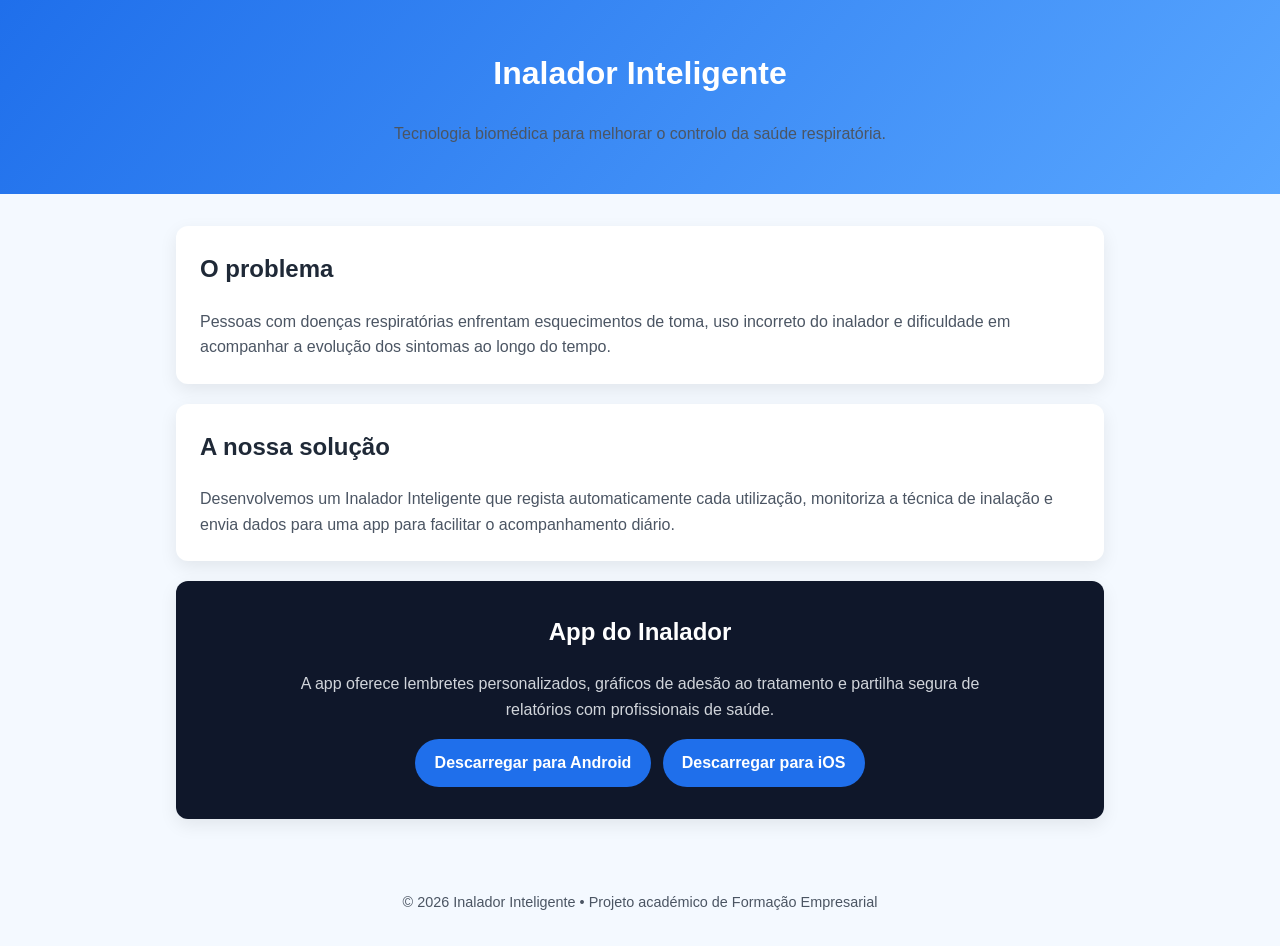
==== index.html @ be791751 "feat: add landing page for smart inhaler project Agent-Logs-Url: https://github.com/DinisRosa/Site-d" ====
<!DOCTYPE html>
<html lang="pt">
<head>
  <meta charset="UTF-8">
  <meta name="viewport" content="width=device-width, initial-scale=1.0">
  <title>Inalador Inteligente</title>
  <style>
    :root {
      color-scheme: light;
      --bg: #f4f9ff;
      --card: #ffffff;
      --accent: #1f6feb;
      --accent-dark: #174ea6;
      --text: #1f2937;
      --muted: #4b5563;
    }

    * {
      box-sizing: border-box;
    }

    body {
      margin: 0;
      font-family: Arial, sans-serif;
      background: var(--bg);
      color: var(--text);
      line-height: 1.6;
    }

    header {
      background: linear-gradient(130deg, #1f6feb, #58a6ff);
      color: #fff;
      text-align: center;
      padding: 3rem 1rem;
    }

    main {
      max-width: 960px;
      margin: 0 auto;
      padding: 2rem 1rem 3rem;
      display: grid;
      gap: 1.25rem;
    }

    section {
      background: var(--card);
      border-radius: 12px;
      padding: 1.5rem;
      box-shadow: 0 6px 18px rgba(0, 0, 0, 0.08);
    }

    h1, h2 {
      margin-top: 0;
    }

    p {
      color: var(--muted);
      margin-bottom: 0;
    }

    .app-banner {
      background: #0f172a;
      color: #fff;
      text-align: center;
      padding: 2rem 1.5rem;
    }

    .app-banner p {
      color: #d1d5db;
      margin: 0 auto 1rem;
      max-width: 45rem;
    }

    .buttons {
      display: flex;
      justify-content: center;
      gap: 0.75rem;
      flex-wrap: wrap;
    }

    .buttons a {
      text-decoration: none;
      background: var(--accent);
      color: #fff;
      padding: 0.7rem 1.2rem;
      border-radius: 999px;
      font-weight: bold;
    }

    .buttons a:hover {
      background: var(--accent-dark);
    }

    footer {
      text-align: center;
      padding: 1.5rem 1rem 2rem;
      color: var(--muted);
      font-size: 0.9rem;
    }
  </style>
</head>
<body>
  <header>
    <h1>Inalador Inteligente</h1>
    <p>Tecnologia biomédica para melhorar o controlo da saúde respiratória.</p>
  </header>

  <main>
    <section id="problema">
      <h2>O problema</h2>
      <p>Pessoas com doenças respiratórias enfrentam esquecimentos de toma, uso incorreto do inalador e dificuldade em acompanhar a evolução dos sintomas ao longo do tempo.</p>
    </section>

    <section id="solucao">
      <h2>A nossa solução</h2>
      <p>Desenvolvemos um Inalador Inteligente que regista automaticamente cada utilização, monitoriza a técnica de inalação e envia dados para uma app para facilitar o acompanhamento diário.</p>
    </section>

    <section class="app-banner" id="app">
      <h2>App do Inalador</h2>
      <p>A app oferece lembretes personalizados, gráficos de adesão ao tratamento e partilha segura de relatórios com profissionais de saúde.</p>
      <div class="buttons">
        <a href="#">Descarregar para Android</a>
        <a href="#">Descarregar para iOS</a>
      </div>
    </section>
  </main>

  <footer>
    © 2026 Inalador Inteligente • Projeto académico de Formação Empresarial
  </footer>
</body>
</html>
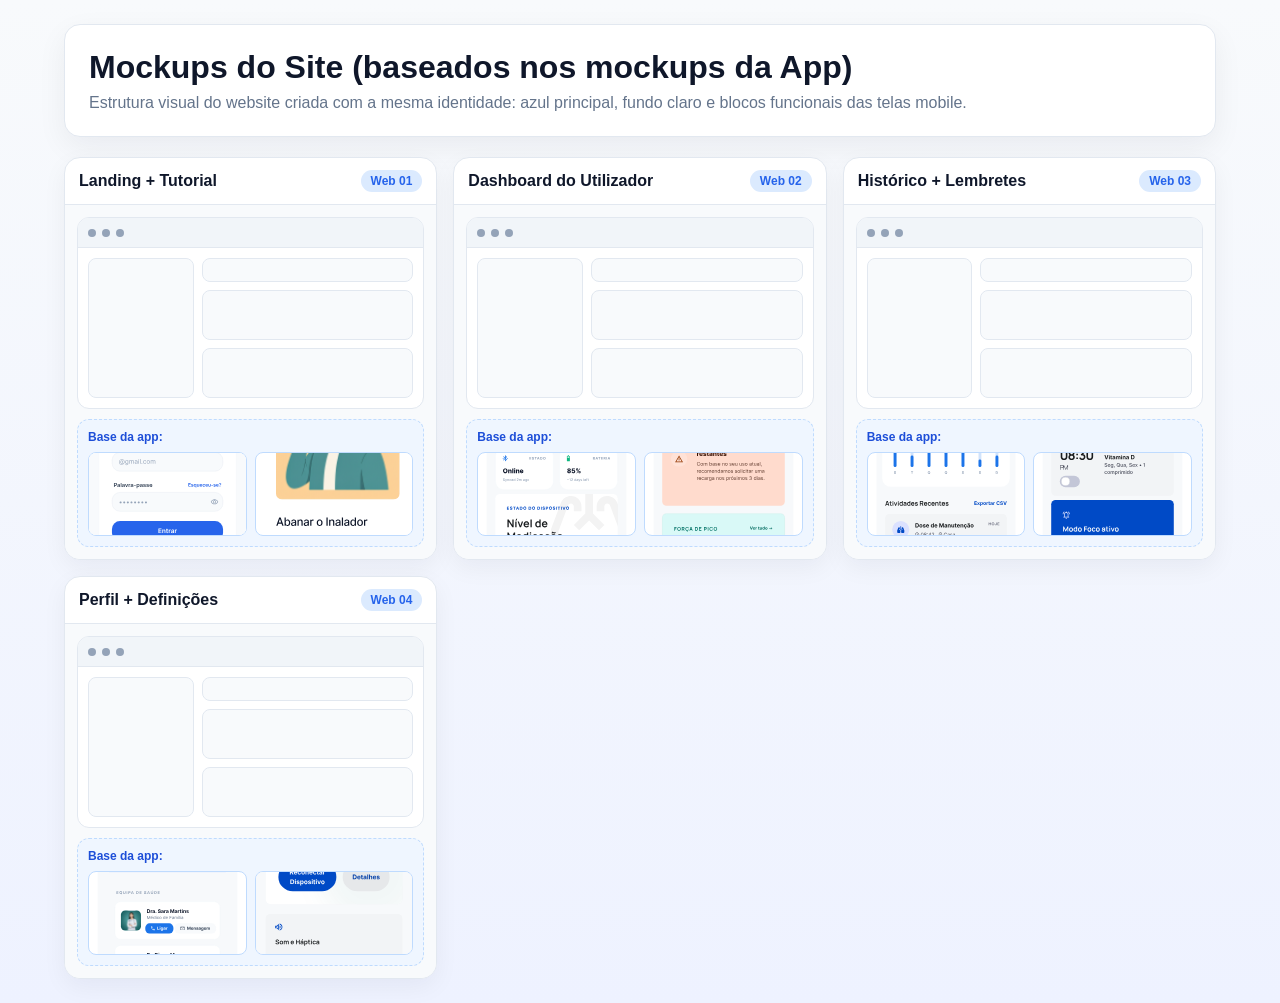
==== commit 60e0f39c: "Criar mockups do site com base nos mockups da app Agent-Logs-Url: https://github.com/DinisRosa/Site-" ====
--- a/index.html
+++ b/index.html
@@ -1,133 +1,276 @@
 <!DOCTYPE html>
-<html lang="pt">
+<html lang="pt-PT">
 <head>
-  <meta charset="UTF-8">
-  <meta name="viewport" content="width=device-width, initial-scale=1.0">
-  <title>Inalador Inteligente</title>
+  <meta charset="UTF-8" />
+  <meta name="viewport" content="width=device-width, initial-scale=1.0" />
+  <title>Mockups do Site - FE</title>
   <style>
     :root {
-      color-scheme: light;
-      --bg: #f4f9ff;
-      --card: #ffffff;
-      --accent: #1f6feb;
-      --accent-dark: #174ea6;
-      --text: #1f2937;
-      --muted: #4b5563;
-    }
-
-    * {
-      box-sizing: border-box;
-    }
+      --bg: #f8fafc;
+      --surface: #ffffff;
+      --primary: #2563eb;
+      --text: #0f172a;
+      --muted: #64748b;
+      --border: #e2e8f0;
+    }
+
+    * { box-sizing: border-box; }
 
     body {
       margin: 0;
-      font-family: Arial, sans-serif;
+      font-family: Inter, Segoe UI, Roboto, Arial, sans-serif;
+      background: linear-gradient(180deg, #f8fafc 0%, #eef2ff 100%);
+      color: var(--text);
+    }
+
+    .container {
+      max-width: 1200px;
+      margin: 0 auto;
+      padding: 24px;
+    }
+
+    .hero {
+      background: var(--surface);
+      border: 1px solid var(--border);
+      border-radius: 16px;
+      padding: 24px;
+      box-shadow: 0 10px 30px rgba(15, 23, 42, 0.06);
+      margin-bottom: 20px;
+    }
+
+    h1 { margin: 0 0 8px; font-size: 2rem; }
+    p { margin: 0; color: var(--muted); }
+
+    .grid {
+      display: grid;
+      grid-template-columns: repeat(auto-fit, minmax(280px, 1fr));
+      gap: 16px;
+    }
+
+    .mockup {
+      background: var(--surface);
+      border: 1px solid var(--border);
+      border-radius: 16px;
+      overflow: hidden;
+      box-shadow: 0 8px 24px rgba(15, 23, 42, 0.05);
+    }
+
+    .mockup-header {
+      display: flex;
+      justify-content: space-between;
+      align-items: center;
+      padding: 12px 14px;
+      border-bottom: 1px solid var(--border);
+    }
+
+    .tag {
+      font-size: 12px;
+      font-weight: 600;
+      color: var(--primary);
+      background: #dbeafe;
+      border-radius: 999px;
+      padding: 4px 10px;
+    }
+
+    .title { font-weight: 700; }
+
+    .preview {
       background: var(--bg);
-      color: var(--text);
-      line-height: 1.6;
-    }
-
-    header {
-      background: linear-gradient(130deg, #1f6feb, #58a6ff);
-      color: #fff;
-      text-align: center;
-      padding: 3rem 1rem;
-    }
-
-    main {
-      max-width: 960px;
-      margin: 0 auto;
-      padding: 2rem 1rem 3rem;
-      display: grid;
-      gap: 1.25rem;
-    }
-
-    section {
-      background: var(--card);
+      padding: 12px;
+      display: grid;
+      gap: 10px;
+    }
+
+    .browser {
+      border: 1px solid var(--border);
       border-radius: 12px;
-      padding: 1.5rem;
-      box-shadow: 0 6px 18px rgba(0, 0, 0, 0.08);
-    }
-
-    h1, h2 {
-      margin-top: 0;
-    }
-
-    p {
-      color: var(--muted);
-      margin-bottom: 0;
-    }
-
-    .app-banner {
-      background: #0f172a;
-      color: #fff;
-      text-align: center;
-      padding: 2rem 1.5rem;
-    }
-
-    .app-banner p {
-      color: #d1d5db;
-      margin: 0 auto 1rem;
-      max-width: 45rem;
-    }
-
-    .buttons {
+      background: #fff;
+      overflow: hidden;
+    }
+
+    .browser-top {
+      height: 30px;
+      border-bottom: 1px solid var(--border);
+      background: #f1f5f9;
       display: flex;
-      justify-content: center;
-      gap: 0.75rem;
-      flex-wrap: wrap;
-    }
-
-    .buttons a {
-      text-decoration: none;
-      background: var(--accent);
-      color: #fff;
-      padding: 0.7rem 1.2rem;
-      border-radius: 999px;
-      font-weight: bold;
-    }
-
-    .buttons a:hover {
-      background: var(--accent-dark);
-    }
-
-    footer {
-      text-align: center;
-      padding: 1.5rem 1rem 2rem;
-      color: var(--muted);
-      font-size: 0.9rem;
+      align-items: center;
+      gap: 6px;
+      padding: 0 10px;
+    }
+
+    .dot {
+      width: 8px;
+      height: 8px;
+      border-radius: 50%;
+      background: #94a3b8;
+    }
+
+    .wire {
+      height: 160px;
+      padding: 10px;
+      display: grid;
+      grid-template-columns: 1fr 2fr;
+      gap: 8px;
+    }
+
+    .wire .block {
+      border-radius: 8px;
+      border: 1px solid var(--border);
+      background: #f8fafc;
+    }
+
+    .wire .main {
+      display: grid;
+      gap: 8px;
+      grid-template-rows: 24px 1fr 1fr;
+    }
+
+    .app-base {
+      border: 1px dashed #bfdbfe;
+      border-radius: 12px;
+      background: #eff6ff;
+      padding: 10px;
+    }
+
+    .app-base strong {
+      display: block;
+      margin-bottom: 8px;
+      color: #1d4ed8;
+      font-size: 12px;
+    }
+
+    .thumbs {
+      display: grid;
+      grid-template-columns: repeat(2, minmax(0, 1fr));
+      gap: 8px;
+    }
+
+    .thumbs img {
+      width: 100%;
+      height: 84px;
+      object-fit: cover;
+      border-radius: 8px;
+      border: 1px solid #bfdbfe;
+      background: #fff;
     }
   </style>
 </head>
 <body>
-  <header>
-    <h1>Inalador Inteligente</h1>
-    <p>Tecnologia biomédica para melhorar o controlo da saúde respiratória.</p>
-  </header>
-
-  <main>
-    <section id="problema">
-      <h2>O problema</h2>
-      <p>Pessoas com doenças respiratórias enfrentam esquecimentos de toma, uso incorreto do inalador e dificuldade em acompanhar a evolução dos sintomas ao longo do tempo.</p>
+  <main class="container">
+    <section class="hero">
+      <h1>Mockups do Site (baseados nos mockups da App)</h1>
+      <p>Estrutura visual do website criada com a mesma identidade: azul principal, fundo claro e blocos funcionais das telas mobile.</p>
     </section>
 
-    <section id="solucao">
-      <h2>A nossa solução</h2>
-      <p>Desenvolvemos um Inalador Inteligente que regista automaticamente cada utilização, monitoriza a técnica de inalação e envia dados para uma app para facilitar o acompanhamento diário.</p>
-    </section>
-
-    <section class="app-banner" id="app">
-      <h2>App do Inalador</h2>
-      <p>A app oferece lembretes personalizados, gráficos de adesão ao tratamento e partilha segura de relatórios com profissionais de saúde.</p>
-      <div class="buttons">
-        <a href="#">Descarregar para Android</a>
-        <a href="#">Descarregar para iOS</a>
-      </div>
+    <section class="grid">
+      <article class="mockup">
+        <header class="mockup-header">
+          <span class="title">Landing + Tutorial</span>
+          <span class="tag">Web 01</span>
+        </header>
+        <div class="preview">
+          <div class="browser">
+            <div class="browser-top"><span class="dot"></span><span class="dot"></span><span class="dot"></span></div>
+            <div class="wire">
+              <div class="block"></div>
+              <div class="main">
+                <div class="block"></div>
+                <div class="block"></div>
+                <div class="block"></div>
+              </div>
+            </div>
+          </div>
+          <div class="app-base">
+            <strong>Base da app:</strong>
+            <div class="thumbs">
+              <img src="mockups da app/Login.svg" alt="Mockup app login" />
+              <img src="mockups da app/Tutorial.svg" alt="Mockup app tutorial" />
+            </div>
+          </div>
+        </div>
+      </article>
+
+      <article class="mockup">
+        <header class="mockup-header">
+          <span class="title">Dashboard do Utilizador</span>
+          <span class="tag">Web 02</span>
+        </header>
+        <div class="preview">
+          <div class="browser">
+            <div class="browser-top"><span class="dot"></span><span class="dot"></span><span class="dot"></span></div>
+            <div class="wire">
+              <div class="block"></div>
+              <div class="main">
+                <div class="block"></div>
+                <div class="block"></div>
+                <div class="block"></div>
+              </div>
+            </div>
+          </div>
+          <div class="app-base">
+            <strong>Base da app:</strong>
+            <div class="thumbs">
+              <img src="mockups da app/Dashboard Principal.svg" alt="Mockup app dashboard" />
+              <img src="mockups da app/Dados do Inalador.svg" alt="Mockup app dados do inalador" />
+            </div>
+          </div>
+        </div>
+      </article>
+
+      <article class="mockup">
+        <header class="mockup-header">
+          <span class="title">Histórico + Lembretes</span>
+          <span class="tag">Web 03</span>
+        </header>
+        <div class="preview">
+          <div class="browser">
+            <div class="browser-top"><span class="dot"></span><span class="dot"></span><span class="dot"></span></div>
+            <div class="wire">
+              <div class="block"></div>
+              <div class="main">
+                <div class="block"></div>
+                <div class="block"></div>
+                <div class="block"></div>
+              </div>
+            </div>
+          </div>
+          <div class="app-base">
+            <strong>Base da app:</strong>
+            <div class="thumbs">
+              <img src="mockups da app/Histórico.svg" alt="Mockup app histórico" />
+              <img src="mockups da app/Lembretes.svg" alt="Mockup app lembretes" />
+            </div>
+          </div>
+        </div>
+      </article>
+
+      <article class="mockup">
+        <header class="mockup-header">
+          <span class="title">Perfil + Definições</span>
+          <span class="tag">Web 04</span>
+        </header>
+        <div class="preview">
+          <div class="browser">
+            <div class="browser-top"><span class="dot"></span><span class="dot"></span><span class="dot"></span></div>
+            <div class="wire">
+              <div class="block"></div>
+              <div class="main">
+                <div class="block"></div>
+                <div class="block"></div>
+                <div class="block"></div>
+              </div>
+            </div>
+          </div>
+          <div class="app-base">
+            <strong>Base da app:</strong>
+            <div class="thumbs">
+              <img src="mockups da app/Perfil.svg" alt="Mockup app perfil" />
+              <img src="mockups da app/Definições.svg" alt="Mockup app definições" />
+            </div>
+          </div>
+        </div>
+      </article>
     </section>
   </main>
-
-  <footer>
-    © 2026 Inalador Inteligente • Projeto académico de Formação Empresarial
-  </footer>
 </body>
 </html>
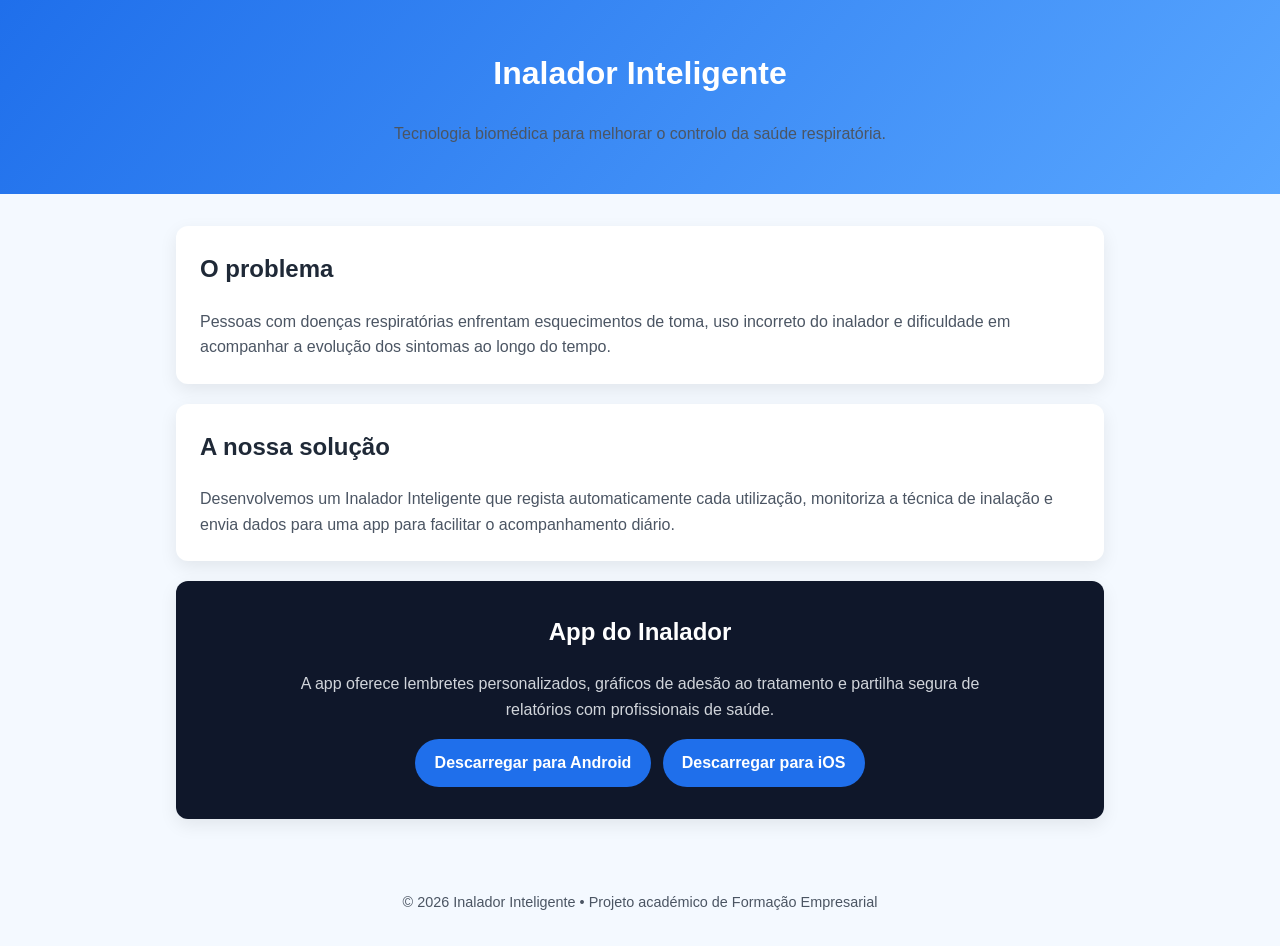
==== commit 34125af2: "Merge branch 'main' into copilot/create-website-mockups" ====
--- a/index.html
+++ b/index.html
@@ -1,276 +1,133 @@
 <!DOCTYPE html>
-<html lang="pt-PT">
+<html lang="pt">
 <head>
-  <meta charset="UTF-8" />
-  <meta name="viewport" content="width=device-width, initial-scale=1.0" />
-  <title>Mockups do Site - FE</title>
+  <meta charset="UTF-8">
+  <meta name="viewport" content="width=device-width, initial-scale=1.0">
+  <title>Inalador Inteligente</title>
   <style>
     :root {
-      --bg: #f8fafc;
-      --surface: #ffffff;
-      --primary: #2563eb;
-      --text: #0f172a;
-      --muted: #64748b;
-      --border: #e2e8f0;
+      color-scheme: light;
+      --bg: #f4f9ff;
+      --card: #ffffff;
+      --accent: #1f6feb;
+      --accent-dark: #174ea6;
+      --text: #1f2937;
+      --muted: #4b5563;
     }
 
-    * { box-sizing: border-box; }
+    * {
+      box-sizing: border-box;
+    }
 
     body {
       margin: 0;
-      font-family: Inter, Segoe UI, Roboto, Arial, sans-serif;
-      background: linear-gradient(180deg, #f8fafc 0%, #eef2ff 100%);
+      font-family: Arial, sans-serif;
+      background: var(--bg);
       color: var(--text);
+      line-height: 1.6;
     }
 
-    .container {
-      max-width: 1200px;
-      margin: 0 auto;
-      padding: 24px;
+    header {
+      background: linear-gradient(130deg, #1f6feb, #58a6ff);
+      color: #fff;
+      text-align: center;
+      padding: 3rem 1rem;
     }
 
-    .hero {
-      background: var(--surface);
-      border: 1px solid var(--border);
-      border-radius: 16px;
-      padding: 24px;
-      box-shadow: 0 10px 30px rgba(15, 23, 42, 0.06);
-      margin-bottom: 20px;
+    main {
+      max-width: 960px;
+      margin: 0 auto;
+      padding: 2rem 1rem 3rem;
+      display: grid;
+      gap: 1.25rem;
     }
 
-    h1 { margin: 0 0 8px; font-size: 2rem; }
-    p { margin: 0; color: var(--muted); }
-
-    .grid {
-      display: grid;
-      grid-template-columns: repeat(auto-fit, minmax(280px, 1fr));
-      gap: 16px;
+    section {
+      background: var(--card);
+      border-radius: 12px;
+      padding: 1.5rem;
+      box-shadow: 0 6px 18px rgba(0, 0, 0, 0.08);
     }
 
-    .mockup {
-      background: var(--surface);
-      border: 1px solid var(--border);
-      border-radius: 16px;
-      overflow: hidden;
-      box-shadow: 0 8px 24px rgba(15, 23, 42, 0.05);
+    h1, h2 {
+      margin-top: 0;
     }
 
-    .mockup-header {
-      display: flex;
-      justify-content: space-between;
-      align-items: center;
-      padding: 12px 14px;
-      border-bottom: 1px solid var(--border);
+    p {
+      color: var(--muted);
+      margin-bottom: 0;
     }
 
-    .tag {
-      font-size: 12px;
-      font-weight: 600;
-      color: var(--primary);
-      background: #dbeafe;
-      border-radius: 999px;
-      padding: 4px 10px;
+    .app-banner {
+      background: #0f172a;
+      color: #fff;
+      text-align: center;
+      padding: 2rem 1.5rem;
     }
 
-    .title { font-weight: 700; }
-
-    .preview {
-      background: var(--bg);
-      padding: 12px;
-      display: grid;
-      gap: 10px;
+    .app-banner p {
+      color: #d1d5db;
+      margin: 0 auto 1rem;
+      max-width: 45rem;
     }
 
-    .browser {
-      border: 1px solid var(--border);
-      border-radius: 12px;
-      background: #fff;
-      overflow: hidden;
+    .buttons {
+      display: flex;
+      justify-content: center;
+      gap: 0.75rem;
+      flex-wrap: wrap;
     }
 
-    .browser-top {
-      height: 30px;
-      border-bottom: 1px solid var(--border);
-      background: #f1f5f9;
-      display: flex;
-      align-items: center;
-      gap: 6px;
-      padding: 0 10px;
+    .buttons a {
+      text-decoration: none;
+      background: var(--accent);
+      color: #fff;
+      padding: 0.7rem 1.2rem;
+      border-radius: 999px;
+      font-weight: bold;
     }
 
-    .dot {
-      width: 8px;
-      height: 8px;
-      border-radius: 50%;
-      background: #94a3b8;
+    .buttons a:hover {
+      background: var(--accent-dark);
     }
 
-    .wire {
-      height: 160px;
-      padding: 10px;
-      display: grid;
-      grid-template-columns: 1fr 2fr;
-      gap: 8px;
-    }
-
-    .wire .block {
-      border-radius: 8px;
-      border: 1px solid var(--border);
-      background: #f8fafc;
-    }
-
-    .wire .main {
-      display: grid;
-      gap: 8px;
-      grid-template-rows: 24px 1fr 1fr;
-    }
-
-    .app-base {
-      border: 1px dashed #bfdbfe;
-      border-radius: 12px;
-      background: #eff6ff;
-      padding: 10px;
-    }
-
-    .app-base strong {
-      display: block;
-      margin-bottom: 8px;
-      color: #1d4ed8;
-      font-size: 12px;
-    }
-
-    .thumbs {
-      display: grid;
-      grid-template-columns: repeat(2, minmax(0, 1fr));
-      gap: 8px;
-    }
-
-    .thumbs img {
-      width: 100%;
-      height: 84px;
-      object-fit: cover;
-      border-radius: 8px;
-      border: 1px solid #bfdbfe;
-      background: #fff;
+    footer {
+      text-align: center;
+      padding: 1.5rem 1rem 2rem;
+      color: var(--muted);
+      font-size: 0.9rem;
     }
   </style>
 </head>
 <body>
-  <main class="container">
-    <section class="hero">
-      <h1>Mockups do Site (baseados nos mockups da App)</h1>
-      <p>Estrutura visual do website criada com a mesma identidade: azul principal, fundo claro e blocos funcionais das telas mobile.</p>
+  <header>
+    <h1>Inalador Inteligente</h1>
+    <p>Tecnologia biomédica para melhorar o controlo da saúde respiratória.</p>
+  </header>
+
+  <main>
+    <section id="problema">
+      <h2>O problema</h2>
+      <p>Pessoas com doenças respiratórias enfrentam esquecimentos de toma, uso incorreto do inalador e dificuldade em acompanhar a evolução dos sintomas ao longo do tempo.</p>
     </section>
 
-    <section class="grid">
-      <article class="mockup">
-        <header class="mockup-header">
-          <span class="title">Landing + Tutorial</span>
-          <span class="tag">Web 01</span>
-        </header>
-        <div class="preview">
-          <div class="browser">
-            <div class="browser-top"><span class="dot"></span><span class="dot"></span><span class="dot"></span></div>
-            <div class="wire">
-              <div class="block"></div>
-              <div class="main">
-                <div class="block"></div>
-                <div class="block"></div>
-                <div class="block"></div>
-              </div>
-            </div>
-          </div>
-          <div class="app-base">
-            <strong>Base da app:</strong>
-            <div class="thumbs">
-              <img src="mockups da app/Login.svg" alt="Mockup app login" />
-              <img src="mockups da app/Tutorial.svg" alt="Mockup app tutorial" />
-            </div>
-          </div>
-        </div>
-      </article>
+    <section id="solucao">
+      <h2>A nossa solução</h2>
+      <p>Desenvolvemos um Inalador Inteligente que regista automaticamente cada utilização, monitoriza a técnica de inalação e envia dados para uma app para facilitar o acompanhamento diário.</p>
+    </section>
 
-      <article class="mockup">
-        <header class="mockup-header">
-          <span class="title">Dashboard do Utilizador</span>
-          <span class="tag">Web 02</span>
-        </header>
-        <div class="preview">
-          <div class="browser">
-            <div class="browser-top"><span class="dot"></span><span class="dot"></span><span class="dot"></span></div>
-            <div class="wire">
-              <div class="block"></div>
-              <div class="main">
-                <div class="block"></div>
-                <div class="block"></div>
-                <div class="block"></div>
-              </div>
-            </div>
-          </div>
-          <div class="app-base">
-            <strong>Base da app:</strong>
-            <div class="thumbs">
-              <img src="mockups da app/Dashboard Principal.svg" alt="Mockup app dashboard" />
-              <img src="mockups da app/Dados do Inalador.svg" alt="Mockup app dados do inalador" />
-            </div>
-          </div>
-        </div>
-      </article>
-
-      <article class="mockup">
-        <header class="mockup-header">
-          <span class="title">Histórico + Lembretes</span>
-          <span class="tag">Web 03</span>
-        </header>
-        <div class="preview">
-          <div class="browser">
-            <div class="browser-top"><span class="dot"></span><span class="dot"></span><span class="dot"></span></div>
-            <div class="wire">
-              <div class="block"></div>
-              <div class="main">
-                <div class="block"></div>
-                <div class="block"></div>
-                <div class="block"></div>
-              </div>
-            </div>
-          </div>
-          <div class="app-base">
-            <strong>Base da app:</strong>
-            <div class="thumbs">
-              <img src="mockups da app/Histórico.svg" alt="Mockup app histórico" />
-              <img src="mockups da app/Lembretes.svg" alt="Mockup app lembretes" />
-            </div>
-          </div>
-        </div>
-      </article>
-
-      <article class="mockup">
-        <header class="mockup-header">
-          <span class="title">Perfil + Definições</span>
-          <span class="tag">Web 04</span>
-        </header>
-        <div class="preview">
-          <div class="browser">
-            <div class="browser-top"><span class="dot"></span><span class="dot"></span><span class="dot"></span></div>
-            <div class="wire">
-              <div class="block"></div>
-              <div class="main">
-                <div class="block"></div>
-                <div class="block"></div>
-                <div class="block"></div>
-              </div>
-            </div>
-          </div>
-          <div class="app-base">
-            <strong>Base da app:</strong>
-            <div class="thumbs">
-              <img src="mockups da app/Perfil.svg" alt="Mockup app perfil" />
-              <img src="mockups da app/Definições.svg" alt="Mockup app definições" />
-            </div>
-          </div>
-        </div>
-      </article>
+    <section class="app-banner" id="app">
+      <h2>App do Inalador</h2>
+      <p>A app oferece lembretes personalizados, gráficos de adesão ao tratamento e partilha segura de relatórios com profissionais de saúde.</p>
+      <div class="buttons">
+        <a href="#">Descarregar para Android</a>
+        <a href="#">Descarregar para iOS</a>
+      </div>
     </section>
   </main>
+
+  <footer>
+    © 2026 Inalador Inteligente • Projeto académico de Formação Empresarial
+  </footer>
 </body>
 </html>
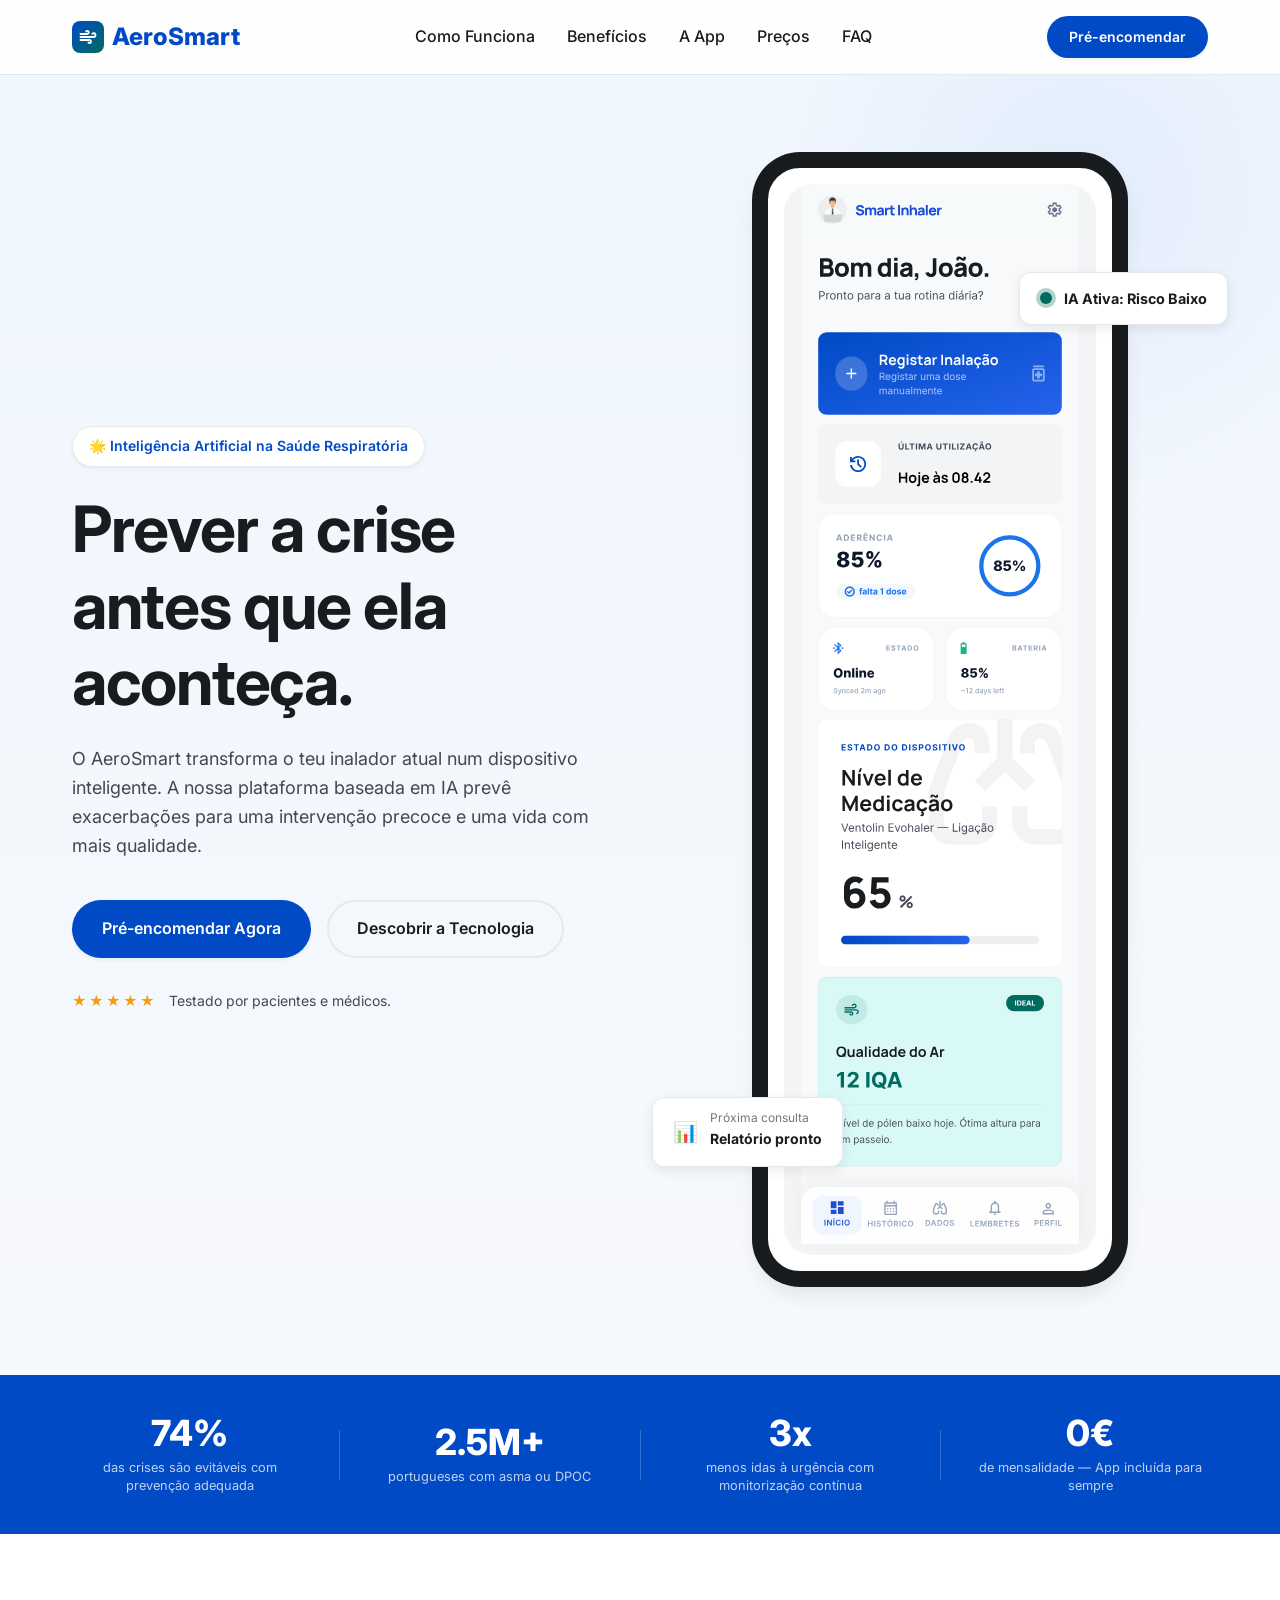
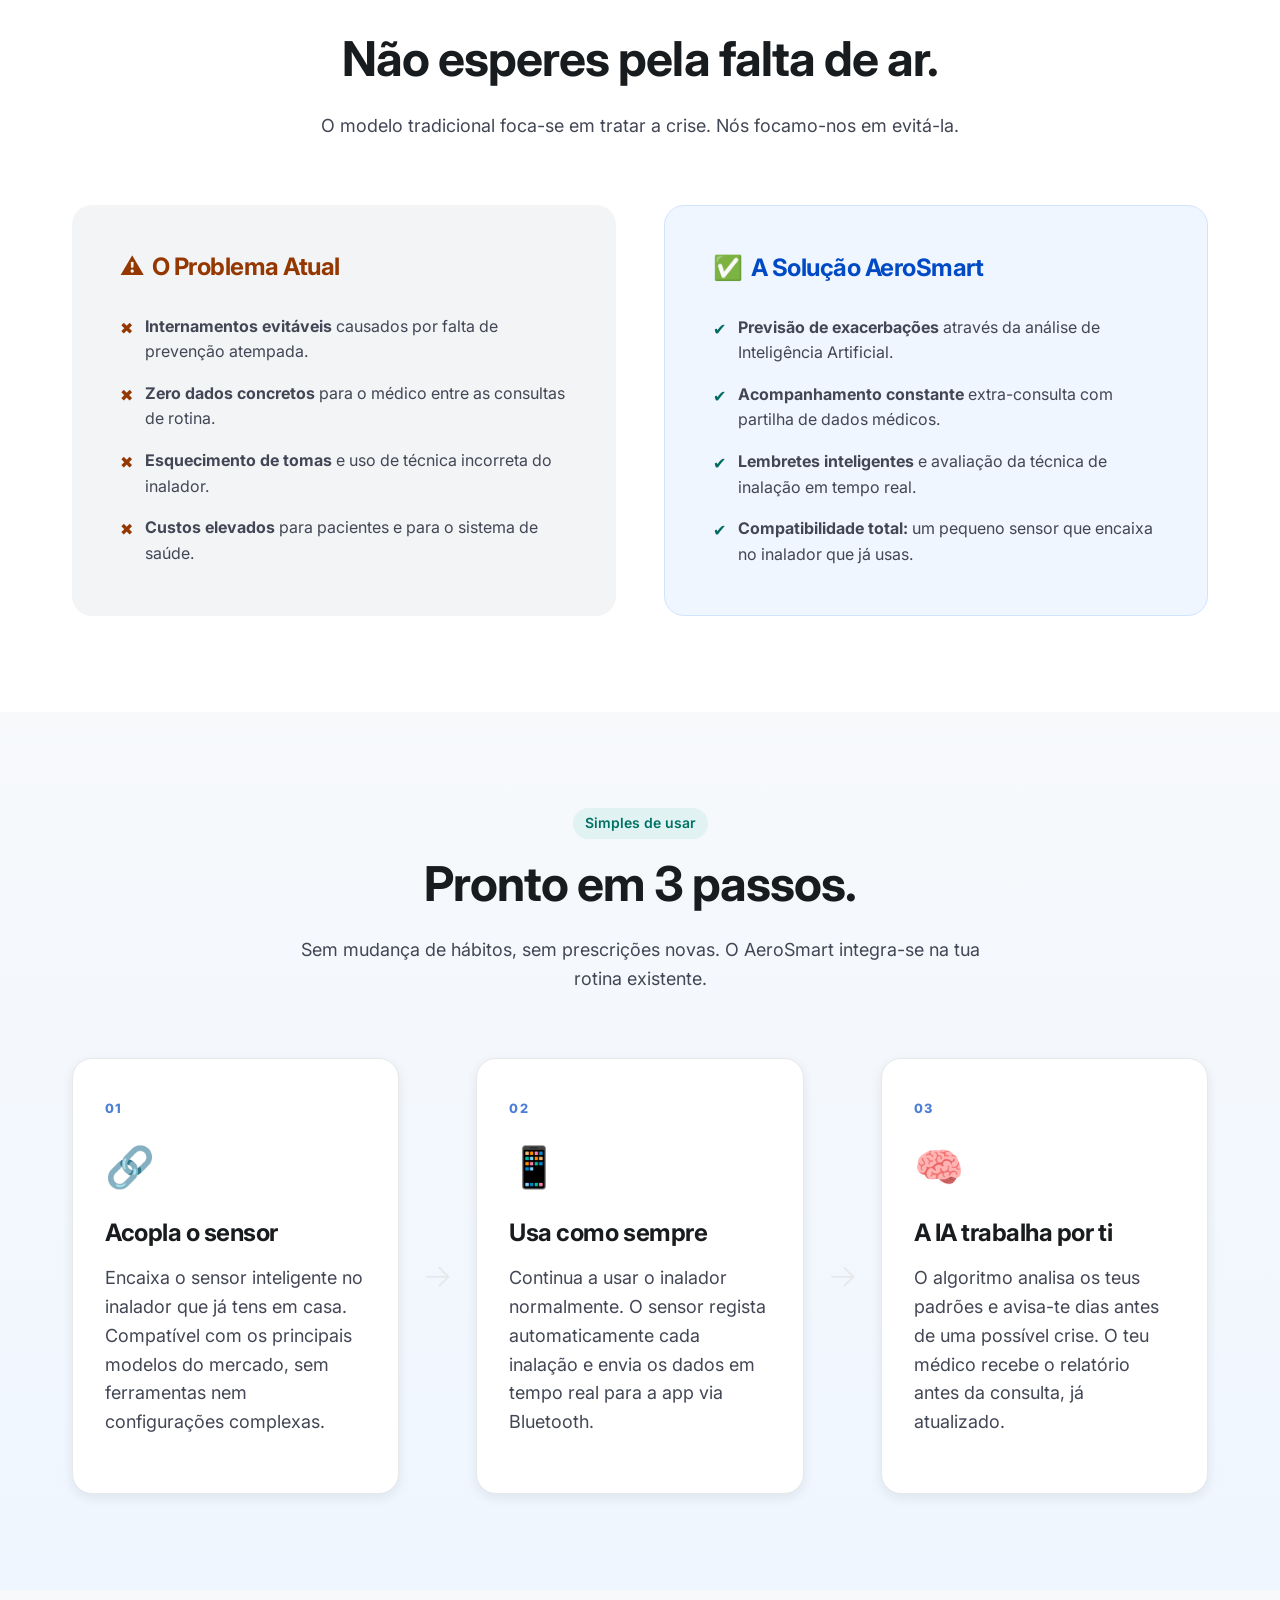
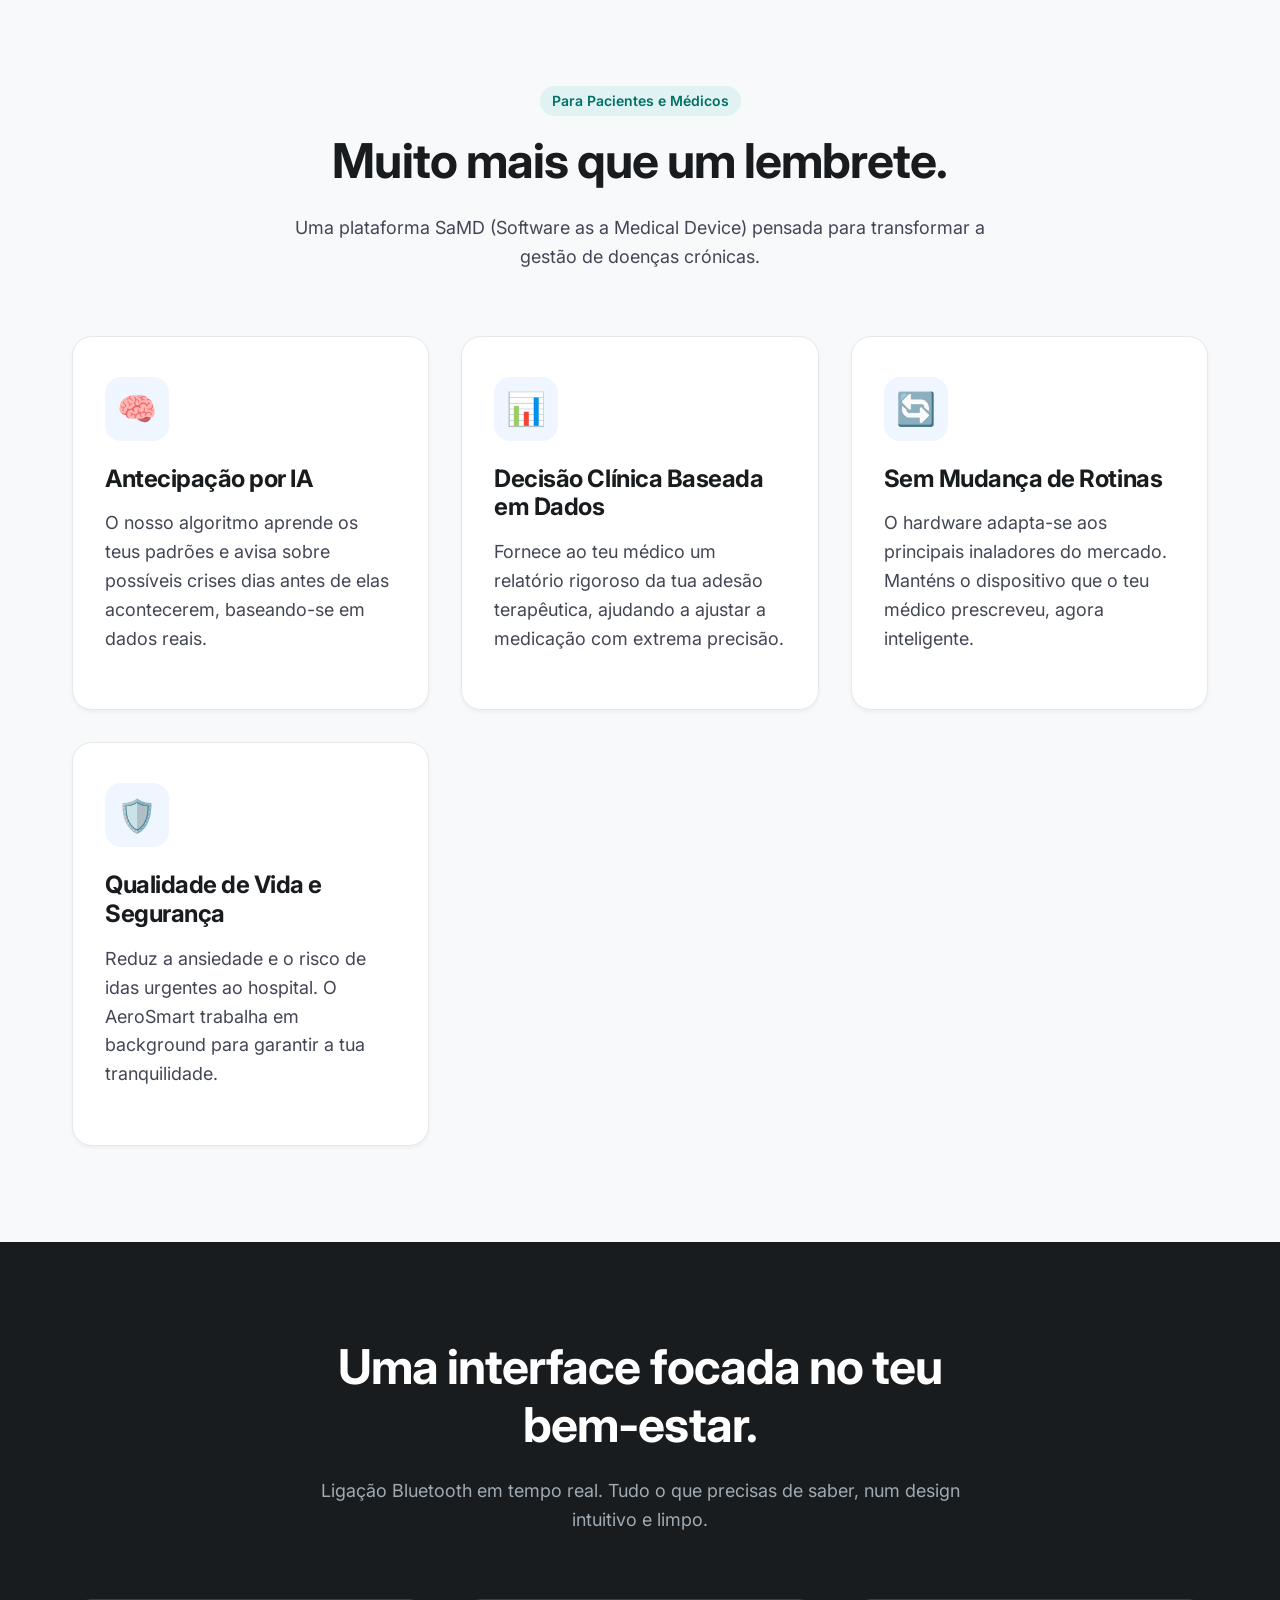
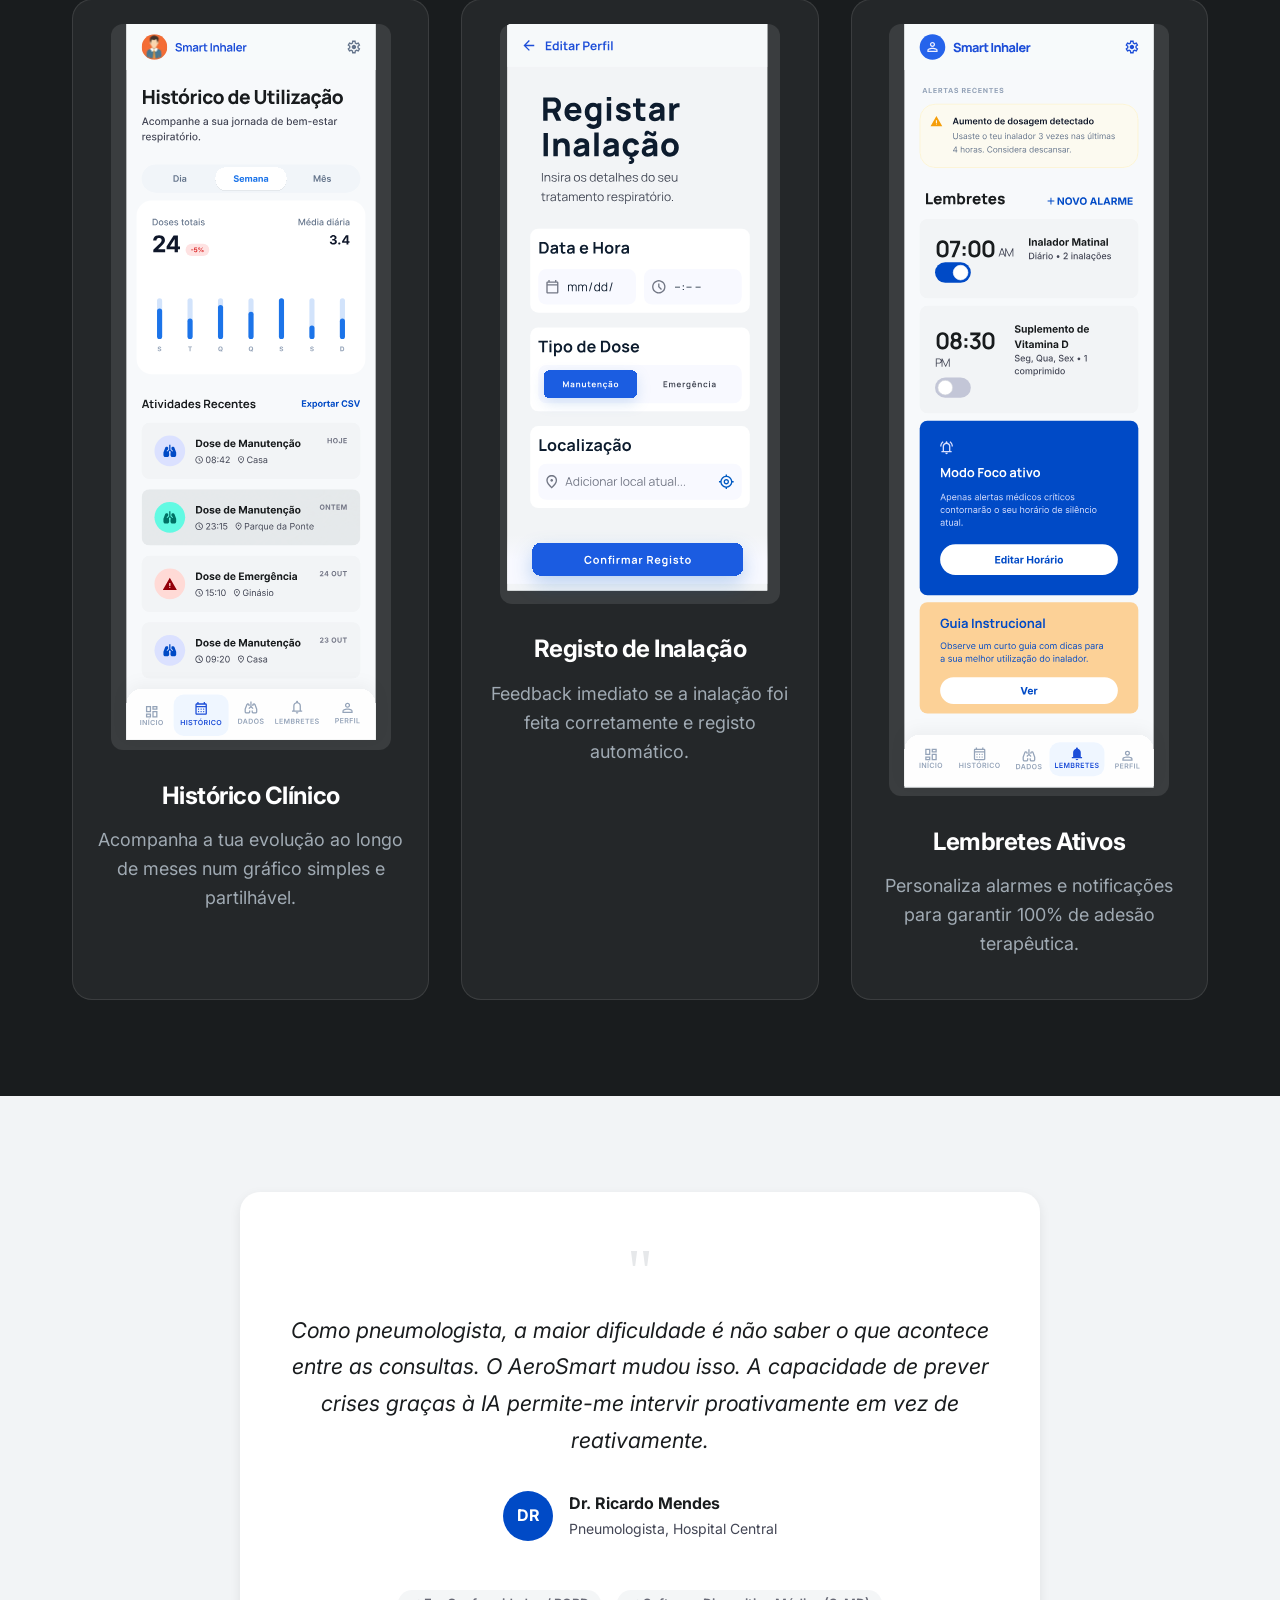
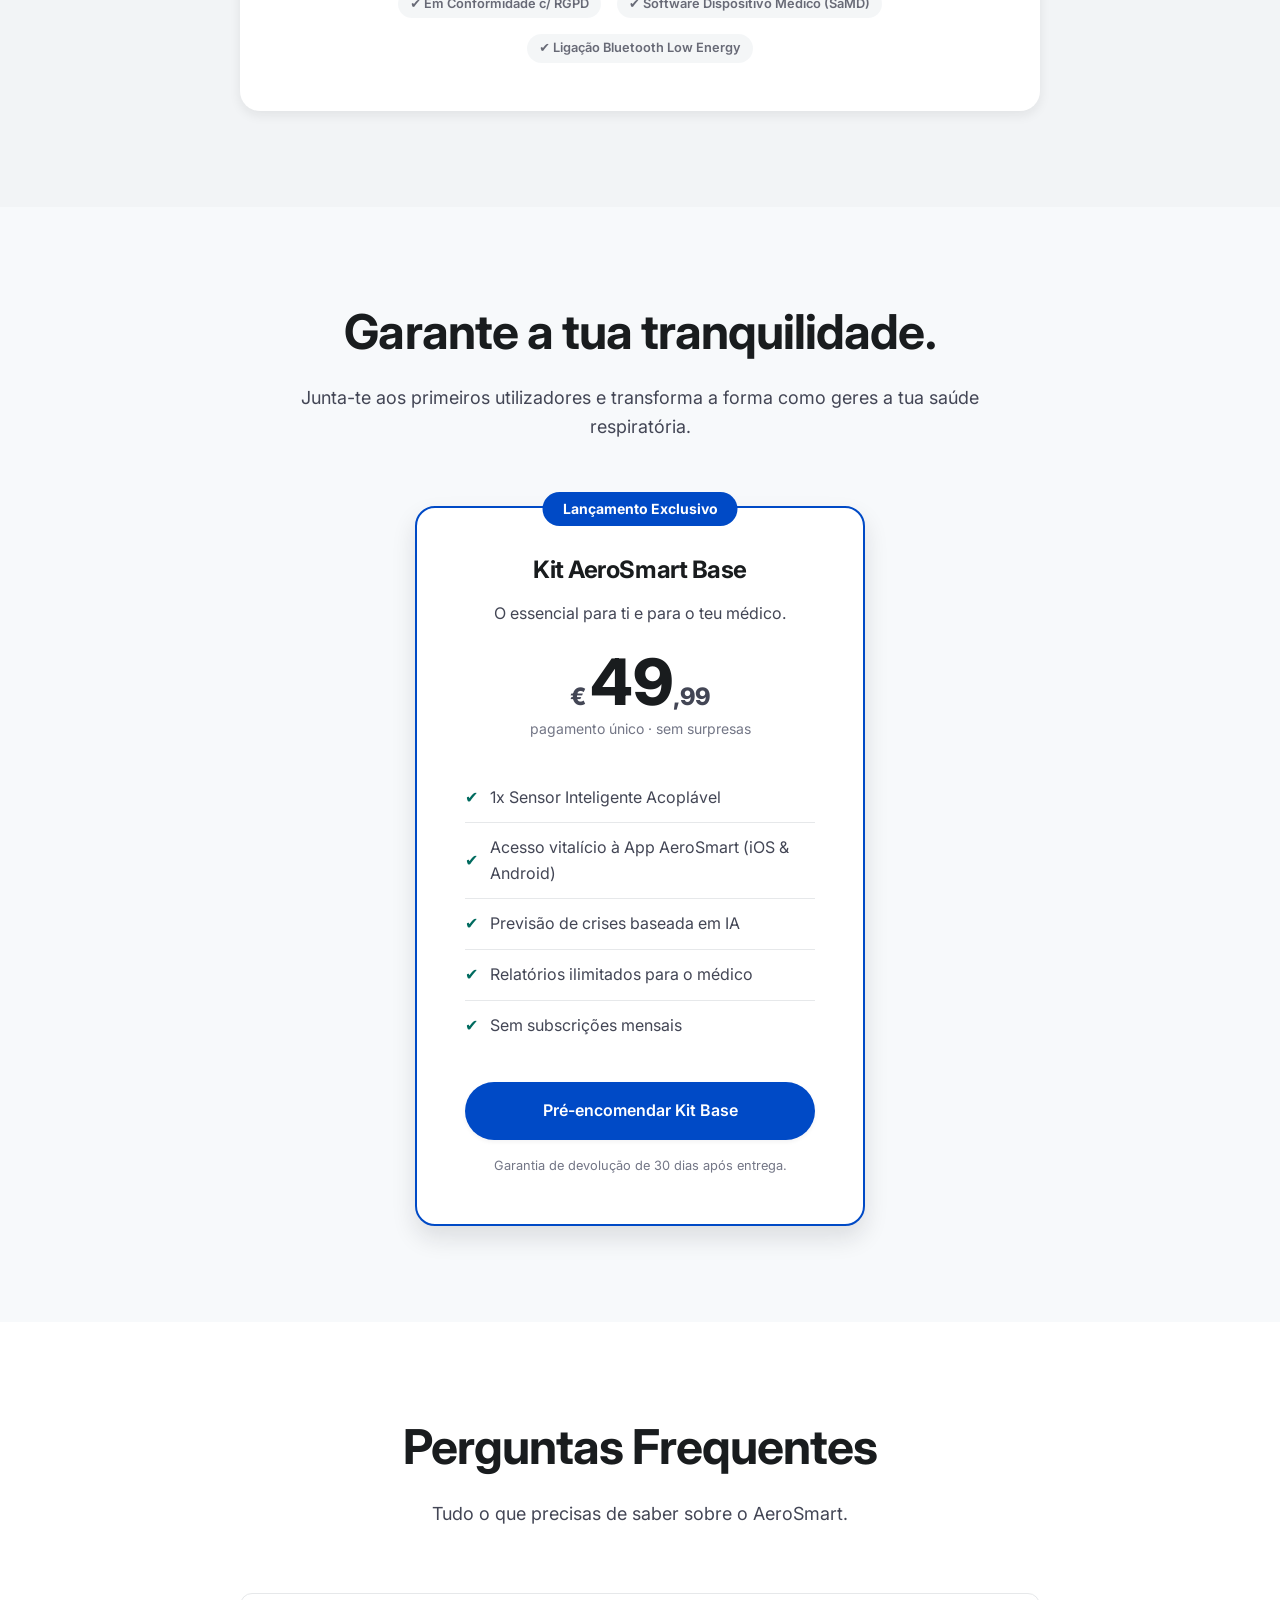
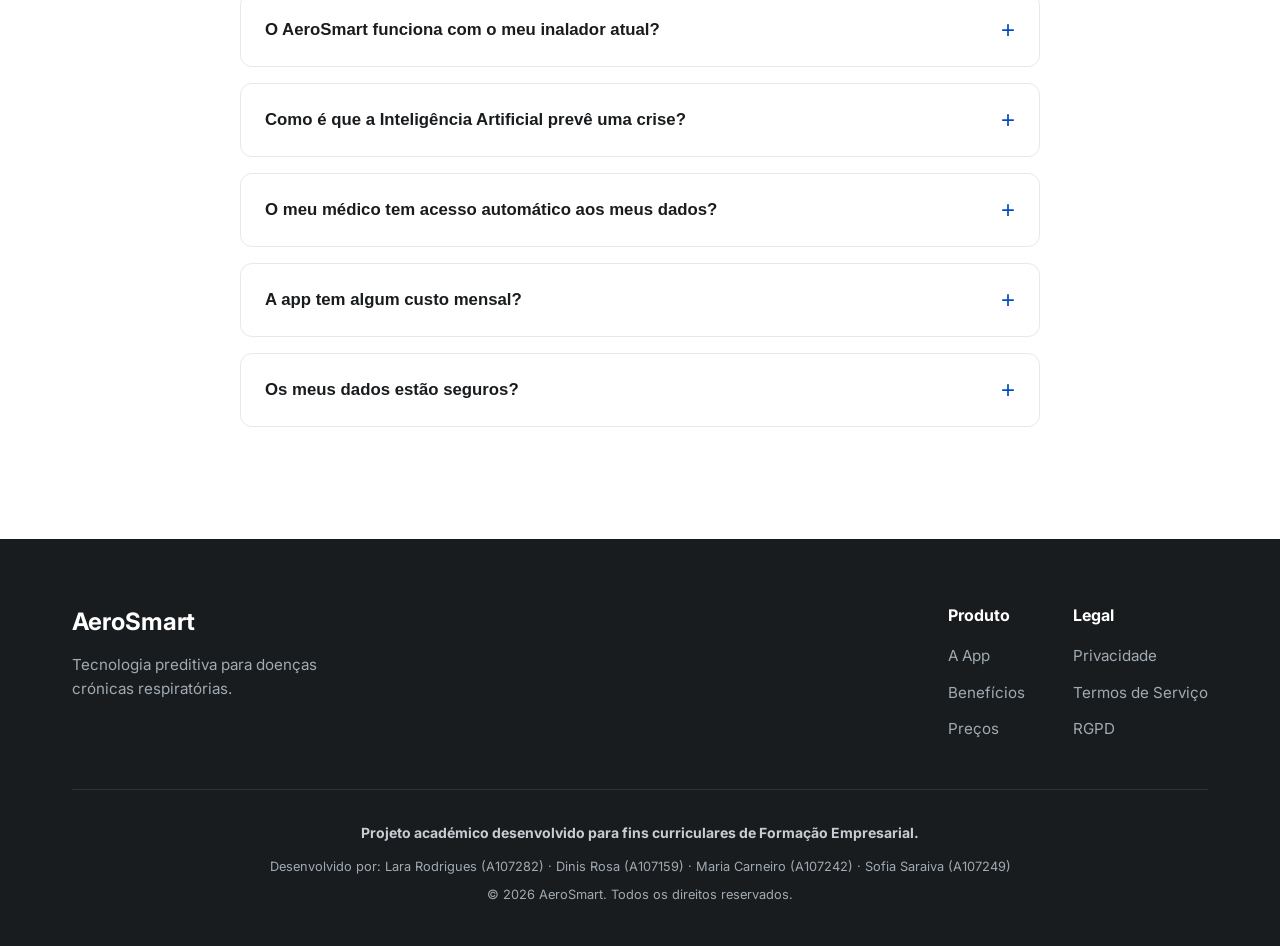
==== commit 81afcc22: "Criação do site usando a instruções e a palete de cores da app" ====
--- a/index.html
+++ b/index.html
@@ -1,133 +1,410 @@
 <!DOCTYPE html>
 <html lang="pt">
 <head>
-  <meta charset="UTF-8">
-  <meta name="viewport" content="width=device-width, initial-scale=1.0">
-  <title>Inalador Inteligente</title>
-  <style>
-    :root {
-      color-scheme: light;
-      --bg: #f4f9ff;
-      --card: #ffffff;
-      --accent: #1f6feb;
-      --accent-dark: #174ea6;
-      --text: #1f2937;
-      --muted: #4b5563;
-    }
-
-    * {
-      box-sizing: border-box;
-    }
-
-    body {
-      margin: 0;
-      font-family: Arial, sans-serif;
-      background: var(--bg);
-      color: var(--text);
-      line-height: 1.6;
-    }
-
-    header {
-      background: linear-gradient(130deg, #1f6feb, #58a6ff);
-      color: #fff;
-      text-align: center;
-      padding: 3rem 1rem;
-    }
-
-    main {
-      max-width: 960px;
-      margin: 0 auto;
-      padding: 2rem 1rem 3rem;
-      display: grid;
-      gap: 1.25rem;
-    }
-
-    section {
-      background: var(--card);
-      border-radius: 12px;
-      padding: 1.5rem;
-      box-shadow: 0 6px 18px rgba(0, 0, 0, 0.08);
-    }
-
-    h1, h2 {
-      margin-top: 0;
-    }
-
-    p {
-      color: var(--muted);
-      margin-bottom: 0;
-    }
-
-    .app-banner {
-      background: #0f172a;
-      color: #fff;
-      text-align: center;
-      padding: 2rem 1.5rem;
-    }
-
-    .app-banner p {
-      color: #d1d5db;
-      margin: 0 auto 1rem;
-      max-width: 45rem;
-    }
-
-    .buttons {
-      display: flex;
-      justify-content: center;
-      gap: 0.75rem;
-      flex-wrap: wrap;
-    }
-
-    .buttons a {
-      text-decoration: none;
-      background: var(--accent);
-      color: #fff;
-      padding: 0.7rem 1.2rem;
-      border-radius: 999px;
-      font-weight: bold;
-    }
-
-    .buttons a:hover {
-      background: var(--accent-dark);
-    }
-
-    footer {
-      text-align: center;
-      padding: 1.5rem 1rem 2rem;
-      color: var(--muted);
-      font-size: 0.9rem;
-    }
-  </style>
+    <meta charset="UTF-8">
+    <meta name="viewport" content="width=device-width, initial-scale=1.0">
+    <title>AeroSmart | Prever a Crise Respiratória</title>
+    <meta name="description" content="Plataforma digital baseada em IA para previsão de exacerbações respiratórias, integrável com o teu inalador atual.">
+    <!-- Google Fonts -->
+    <link rel="preconnect" href="https://fonts.googleapis.com">
+    <link rel="preconnect" href="https://fonts.gstatic.com" crossorigin>
+    <link href="https://fonts.googleapis.com/css2?family=Inter:wght@400;500;600;700;800&display=swap" rel="stylesheet">
+    <!-- Custom CSS -->
+    <link rel="stylesheet" href="styles.css">
 </head>
 <body>
-  <header>
-    <h1>Inalador Inteligente</h1>
-    <p>Tecnologia biomédica para melhorar o controlo da saúde respiratória.</p>
-  </header>
-
-  <main>
-    <section id="problema">
-      <h2>O problema</h2>
-      <p>Pessoas com doenças respiratórias enfrentam esquecimentos de toma, uso incorreto do inalador e dificuldade em acompanhar a evolução dos sintomas ao longo do tempo.</p>
-    </section>
-
-    <section id="solucao">
-      <h2>A nossa solução</h2>
-      <p>Desenvolvemos um Inalador Inteligente que regista automaticamente cada utilização, monitoriza a técnica de inalação e envia dados para uma app para facilitar o acompanhamento diário.</p>
-    </section>
-
-    <section class="app-banner" id="app">
-      <h2>App do Inalador</h2>
-      <p>A app oferece lembretes personalizados, gráficos de adesão ao tratamento e partilha segura de relatórios com profissionais de saúde.</p>
-      <div class="buttons">
-        <a href="#">Descarregar para Android</a>
-        <a href="#">Descarregar para iOS</a>
-      </div>
-    </section>
-  </main>
-
-  <footer>
-    © 2026 Inalador Inteligente • Projeto académico de Formação Empresarial
-  </footer>
+
+    <!-- Cabeçalho -->
+    <header>
+        <div class="container nav-container">
+            <a href="#" class="logo">
+                <div class="logo-icon">
+                    <svg width="18" height="18" viewBox="0 0 24 24" fill="none" stroke="currentColor" stroke-width="2.5" stroke-linecap="round" stroke-linejoin="round">
+                        <path d="M9.59 4.59A2 2 0 1 1 11 8H2m10.59 11.41A2 2 0 1 0 14 16H2m15.73-8.27A2.5 2.5 0 1 1 19.5 12H2"/>
+                    </svg>
+                </div>
+                AeroSmart
+            </a>
+            
+            <nav class="nav-links" id="navLinks">
+                <a href="#como-funciona">Como Funciona</a>
+                <a href="#beneficios">Benefícios</a>
+                <a href="#app">A App</a>
+                <a href="#precos">Preços</a>
+                <a href="#faq">FAQ</a>
+            </nav>
+            
+            <div class="header-actions">
+                <a href="#precos" class="btn btn-primary btn-sm">Pré-encomendar</a>
+                <button class="mobile-menu-btn" id="mobileMenuBtn" aria-label="Abrir menu" aria-expanded="false">
+                    <span class="hamburger-icon">☰</span>
+                </button>
+            </div>
+        </div>
+    </header>
+
+    <!-- Hero Section -->
+    <section class="hero" id="inicio">
+        <div class="container hero-content">
+            <div class="hero-text animate-fade-up">
+                <div class="hero-tag">🌟 Inteligência Artificial na Saúde Respiratória</div>
+                <h1>Prever a crise antes que ela aconteça.</h1>
+                <p>O AeroSmart transforma o teu inalador atual num dispositivo inteligente. A nossa plataforma baseada em IA prevê exacerbações para uma intervenção precoce e uma vida com mais qualidade.</p>
+                <div class="hero-actions">
+                    <a href="#precos" class="btn btn-primary">Pré-encomendar Agora</a>
+                    <a href="#como-funciona" class="btn btn-outline">Descobrir a Tecnologia</a>
+                </div>
+                <div class="hero-social-proof">
+                    <span class="stars">★★★★★</span>
+                    <span>Testado por pacientes e médicos.</span>
+                </div>
+            </div>
+            
+            <div class="hero-image animate-fade-left">
+                <div class="mockup-container">
+                    <!-- SVG Dashboard -->
+                    <img src="mockups%20da%20app/Dashboard%20Principal.svg" alt="Dashboard da App AeroSmart" loading="lazy">
+                </div>
+                <div class="floating-badge">
+                    <div class="pulse-dot"></div>
+                    <strong>IA Ativa: Risco Baixo</strong>
+                </div>
+                <div class="floating-badge-bottom">
+                    <span class="icon-sm">📊</span>
+                    <div>
+                        <span class="floating-label">Próxima consulta</span>
+                        <strong>Relatório pronto</strong>
+                    </div>
+                </div>
+            </div>
+        </div>
+
+        <!-- Decorative background element -->
+        <div class="hero-bg-circle"></div>
+    </section>
+
+    <!-- Barra de Estatísticas -->
+    <div class="stats-bar">
+        <div class="container stats-grid">
+            <div class="stat-item">
+                <strong class="stat-number">74%</strong>
+                <span class="stat-label">das crises são evitáveis com prevenção adequada</span>
+            </div>
+            <div class="stat-divider"></div>
+            <div class="stat-item">
+                <strong class="stat-number">2.5M+</strong>
+                <span class="stat-label">portugueses com asma ou DPOC</span>
+            </div>
+            <div class="stat-divider"></div>
+            <div class="stat-item">
+                <strong class="stat-number">3x</strong>
+                <span class="stat-label">menos idas à urgência com monitorização contínua</span>
+            </div>
+            <div class="stat-divider"></div>
+            <div class="stat-item">
+                <strong class="stat-number">0€</strong>
+                <span class="stat-label">de mensalidade — App incluída para sempre</span>
+            </div>
+        </div>
+    </div>
+
+    <!-- Problema vs Solução -->
+    <section id="solucao" class="problem-solution">
+        <div class="container">
+            <div class="section-header animate-on-scroll">
+                <h2>Não esperes pela falta de ar.</h2>
+                <p>O modelo tradicional foca-se em tratar a crise. Nós focamo-nos em evitá-la.</p>
+            </div>
+            
+            <div class="split-grid">
+                <div class="split-card problem animate-on-scroll">
+                    <h3 class="problem-title">
+                        <span class="title-icon">⚠️</span> O Problema Atual
+                    </h3>
+                    <ul class="check-list check-list--problem">
+                        <li><span class="check-icon">✖</span><span><strong>Internamentos evitáveis</strong> causados por falta de prevenção atempada.</span></li>
+                        <li><span class="check-icon">✖</span><span><strong>Zero dados concretos</strong> para o médico entre as consultas de rotina.</span></li>
+                        <li><span class="check-icon">✖</span><span><strong>Esquecimento de tomas</strong> e uso de técnica incorreta do inalador.</span></li>
+                        <li><span class="check-icon">✖</span><span><strong>Custos elevados</strong> para pacientes e para o sistema de saúde.</span></li>
+                    </ul>
+                </div>
+                
+                <div class="split-card solution animate-on-scroll">
+                    <h3 class="solution-title">
+                        <span class="title-icon">✅</span> A Solução AeroSmart
+                    </h3>
+                    <ul class="check-list check-list--solution">
+                        <li><span class="check-icon">✔</span><span><strong>Previsão de exacerbações</strong> através da análise de Inteligência Artificial.</span></li>
+                        <li><span class="check-icon">✔</span><span><strong>Acompanhamento constante</strong> extra-consulta com partilha de dados médicos.</span></li>
+                        <li><span class="check-icon">✔</span><span><strong>Lembretes inteligentes</strong> e avaliação da técnica de inalação em tempo real.</span></li>
+                        <li><span class="check-icon">✔</span><span><strong>Compatibilidade total:</strong> um pequeno sensor que encaixa no inalador que já usas.</span></li>
+                    </ul>
+                </div>
+            </div>
+        </div>
+    </section>
+
+    <!-- Como Funciona -->
+    <section id="como-funciona" class="how-it-works">
+        <div class="container">
+            <div class="section-header animate-on-scroll">
+                <span class="badge badge-teal">Simples de usar</span>
+                <h2>Pronto em 3 passos.</h2>
+                <p>Sem mudança de hábitos, sem prescrições novas. O AeroSmart integra-se na tua rotina existente.</p>
+            </div>
+
+            <div class="steps-grid">
+                <div class="step-card animate-on-scroll">
+                    <div class="step-number">01</div>
+                    <div class="step-icon">🔗</div>
+                    <h3>Acopla o sensor</h3>
+                    <p>Encaixa o sensor inteligente no inalador que já tens em casa. Compatível com os principais modelos do mercado, sem ferramentas nem configurações complexas.</p>
+                </div>
+
+                <div class="step-connector" aria-hidden="true">→</div>
+
+                <div class="step-card animate-on-scroll">
+                    <div class="step-number">02</div>
+                    <div class="step-icon">📱</div>
+                    <h3>Usa como sempre</h3>
+                    <p>Continua a usar o inalador normalmente. O sensor regista automaticamente cada inalação e envia os dados em tempo real para a app via Bluetooth.</p>
+                </div>
+
+                <div class="step-connector" aria-hidden="true">→</div>
+
+                <div class="step-card animate-on-scroll">
+                    <div class="step-number">03</div>
+                    <div class="step-icon">🧠</div>
+                    <h3>A IA trabalha por ti</h3>
+                    <p>O algoritmo analisa os teus padrões e avisa-te dias antes de uma possível crise. O teu médico recebe o relatório antes da consulta, já atualizado.</p>
+                </div>
+            </div>
+        </div>
+    </section>
+
+    <!-- Benefícios -->
+    <section id="beneficios" class="benefits-section">
+        <div class="container">
+            <div class="section-header animate-on-scroll">
+                <span class="badge badge-teal">Para Pacientes e Médicos</span>
+                <h2>Muito mais que um lembrete.</h2>
+                <p>Uma plataforma SaMD (Software as a Medical Device) pensada para transformar a gestão de doenças crónicas.</p>
+            </div>
+            
+            <div class="benefits-grid">
+                <div class="benefit-card animate-on-scroll">
+                    <div class="icon-box">🧠</div>
+                    <h3>Antecipação por IA</h3>
+                    <p>O nosso algoritmo aprende os teus padrões e avisa sobre possíveis crises dias antes de elas acontecerem, baseando-se em dados reais.</p>
+                </div>
+                
+                <div class="benefit-card animate-on-scroll">
+                    <div class="icon-box">📊</div>
+                    <h3>Decisão Clínica Baseada em Dados</h3>
+                    <p>Fornece ao teu médico um relatório rigoroso da tua adesão terapêutica, ajudando a ajustar a medicação com extrema precisão.</p>
+                </div>
+                
+                <div class="benefit-card animate-on-scroll">
+                    <div class="icon-box">🔄</div>
+                    <h3>Sem Mudança de Rotinas</h3>
+                    <p>O hardware adapta-se aos principais inaladores do mercado. Manténs o dispositivo que o teu médico prescreveu, agora inteligente.</p>
+                </div>
+                
+                <div class="benefit-card animate-on-scroll">
+                    <div class="icon-box">🛡️</div>
+                    <h3>Qualidade de Vida e Segurança</h3>
+                    <p>Reduz a ansiedade e o risco de idas urgentes ao hospital. O AeroSmart trabalha em background para garantir a tua tranquilidade.</p>
+                </div>
+            </div>
+        </div>
+    </section>
+
+    <!-- A App -->
+    <section id="app" class="app-features">
+        <div class="container text-center">
+            <div class="section-header animate-on-scroll">
+                <h2>Uma interface focada no teu bem-estar.</h2>
+                <p>Ligação Bluetooth em tempo real. Tudo o que precisas de saber, num design intuitivo e limpo.</p>
+            </div>
+            
+            <div class="features-grid">
+                <div class="feature-mockup animate-on-scroll">
+                    <img src="mockups%20da%20app/Histórico.svg" alt="Ecrã de Histórico da App" loading="lazy">
+                    <h3>Histórico Clínico</h3>
+                    <p>Acompanha a tua evolução ao longo de meses num gráfico simples e partilhável.</p>
+                </div>
+                
+                <div class="feature-mockup animate-on-scroll">
+                    <img src="mockups%20da%20app/Registro%20Inalação.svg" alt="Ecrã de Registo da App" loading="lazy">
+                    <h3>Registo de Inalação</h3>
+                    <p>Feedback imediato se a inalação foi feita corretamente e registo automático.</p>
+                </div>
+                
+                <div class="feature-mockup animate-on-scroll">
+                    <img src="mockups%20da%20app/Lembretes.svg" alt="Ecrã de Lembretes da App" loading="lazy">
+                    <h3>Lembretes Ativos</h3>
+                    <p>Personaliza alarmes e notificações para garantir 100% de adesão terapêutica.</p>
+                </div>
+            </div>
+        </div>
+    </section>
+
+    <!-- Social Proof / Testemunhos -->
+    <section class="trust-section">
+        <div class="container">
+            <div class="testimonial animate-on-scroll">
+                <div class="quote-mark">"</div>
+                <p class="quote">Como pneumologista, a maior dificuldade é não saber o que acontece entre as consultas. O AeroSmart mudou isso. A capacidade de prever crises graças à IA permite-me intervir proativamente em vez de reativamente.</p>
+                <div class="author-info">
+                    <div class="author-avatar">DR</div>
+                    <div class="author-text">
+                        <strong>Dr. Ricardo Mendes</strong>
+                        <span>Pneumologista, Hospital Central</span>
+                    </div>
+                </div>
+                
+                <div class="trust-badges">
+                    <span class="badge trust-badge">✔️ Em Conformidade c/ RGPD</span>
+                    <span class="badge trust-badge">✔️ Software Dispositivo Médico (SaMD)</span>
+                    <span class="badge trust-badge">✔️ Ligação Bluetooth Low Energy</span>
+                </div>
+            </div>
+        </div>
+    </section>
+
+    <!-- Pricing -->
+    <section id="precos" class="pricing-section">
+        <div class="container">
+            <div class="section-header animate-on-scroll">
+                <h2>Garante a tua tranquilidade.</h2>
+                <p>Junta-te aos primeiros utilizadores e transforma a forma como geres a tua saúde respiratória.</p>
+            </div>
+            
+            <div class="pricing-card animate-on-scroll">
+                <div class="pricing-badge">Lançamento Exclusivo</div>
+                <h3>Kit AeroSmart Base</h3>
+                <p class="pricing-subtitle">O essencial para ti e para o teu médico.</p>
+                
+                <div class="price">
+                    <span class="price-currency">€</span>49<span class="price-cents">,99</span>
+                </div>
+                <p class="price-note">pagamento único · sem surpresas</p>
+                
+                <ul class="pricing-features">
+                    <li><span class="check-green">✔</span> 1x Sensor Inteligente Acoplável</li>
+                    <li><span class="check-green">✔</span> Acesso vitalício à App AeroSmart (iOS & Android)</li>
+                    <li><span class="check-green">✔</span> Previsão de crises baseada em IA</li>
+                    <li><span class="check-green">✔</span> Relatórios ilimitados para o médico</li>
+                    <li><span class="check-green">✔</span> Sem subscrições mensais</li>
+                </ul>
+                
+                <a href="#" class="btn btn-primary btn-full">Pré-encomendar Kit Base</a>
+                <p class="guarantee-note">Garantia de devolução de 30 dias após entrega.</p>
+            </div>
+        </div>
+    </section>
+
+    <!-- FAQ -->
+    <section id="faq" class="faq-section">
+        <div class="container">
+            <div class="section-header animate-on-scroll">
+                <h2>Perguntas Frequentes</h2>
+                <p>Tudo o que precisas de saber sobre o AeroSmart.</p>
+            </div>
+            
+            <div class="faq-list">
+                <div class="faq-item">
+                    <button class="faq-question" aria-expanded="false">
+                        O AeroSmart funciona com o meu inalador atual?
+                        <span class="faq-icon" aria-hidden="true">+</span>
+                    </button>
+                    <div class="faq-answer" role="region">
+                        <p>Sim. O nosso sensor foi desenhado para ser universal e acoplar-se aos modelos de inaladores mais comuns do mercado. Não precisas de pedir ao teu médico para mudar a tua prescrição.</p>
+                    </div>
+                </div>
+                
+                <div class="faq-item">
+                    <button class="faq-question" aria-expanded="false">
+                        Como é que a Inteligência Artificial prevê uma crise?
+                        <span class="faq-icon" aria-hidden="true">+</span>
+                    </button>
+                    <div class="faq-answer" role="region">
+                        <p>O algoritmo aprende os teus padrões de inalação, a frequência de utilização e relaciona-os com os teus sintomas registados na app. Se detetar desvios ou um padrão que historicamente antecede exacerbações, emite um alerta preventivo.</p>
+                    </div>
+                </div>
+                
+                <div class="faq-item">
+                    <button class="faq-question" aria-expanded="false">
+                        O meu médico tem acesso automático aos meus dados?
+                        <span class="faq-icon" aria-hidden="true">+</span>
+                    </button>
+                    <div class="faq-answer" role="region">
+                        <p>Não automaticamente. Os teus dados são privados (RGPD). No entanto, podes partilhar um relatório clínico encriptado com o teu médico com apenas um clique diretamente na app antes da consulta.</p>
+                    </div>
+                </div>
+                
+                <div class="faq-item">
+                    <button class="faq-question" aria-expanded="false">
+                        A app tem algum custo mensal?
+                        <span class="faq-icon" aria-hidden="true">+</span>
+                    </button>
+                    <div class="faq-answer" role="region">
+                        <p>Não. Na compra do Sensor Acoplável, o acesso à aplicação e a todas as suas funcionalidades de Inteligência Artificial é totalmente gratuito e sem mensalidades.</p>
+                    </div>
+                </div>
+
+                <div class="faq-item">
+                    <button class="faq-question" aria-expanded="false">
+                        Os meus dados estão seguros?
+                        <span class="faq-icon" aria-hidden="true">+</span>
+                    </button>
+                    <div class="faq-answer" role="region">
+                        <p>Totalmente. O AeroSmart é desenvolvido em total conformidade com o Regulamento Geral de Proteção de Dados (RGPD). Os dados clínicos são encriptados end-to-end e alojados em servidores europeus certificados.</p>
+                    </div>
+                </div>
+            </div>
+        </div>
+    </section>
+
+    <!-- Footer -->
+    <footer>
+        <div class="container">
+            <div class="footer-content">
+                <div class="footer-brand">
+                    <strong class="footer-logo">AeroSmart</strong>
+                    <p>Tecnologia preditiva para doenças crónicas respiratórias.</p>
+                </div>
+                
+                <div class="footer-links">
+                    <div class="footer-col">
+                        <strong>Produto</strong>
+                        <a href="#app">A App</a>
+                        <a href="#beneficios">Benefícios</a>
+                        <a href="#precos">Preços</a>
+                    </div>
+                    <div class="footer-col">
+                        <strong>Legal</strong>
+                        <a href="#">Privacidade</a>
+                        <a href="#">Termos de Serviço</a>
+                        <a href="#">RGPD</a>
+                    </div>
+                </div>
+            </div>
+            
+            <div class="academic-note">
+                <p><strong>Projeto académico desenvolvido para fins curriculares de Formação Empresarial.</strong></p>
+                <p>Desenvolvido por: Lara Rodrigues (A107282) · Dinis Rosa (A107159) · Maria Carneiro (A107242) · Sofia Saraiva (A107249)</p>
+                <p>© 2026 AeroSmart. Todos os direitos reservados.</p>
+            </div>
+        </div>
+    </footer>
+
+    <!-- CTA Sticky Mobile -->
+    <div class="sticky-cta" id="stickyCta">
+        <a href="#precos" class="btn btn-primary btn-full">Pré-encomendar — 49,99€</a>
+    </div>
+
+    <!-- Custom JS -->
+    <script src="main.js"></script>
 </body>
-</html>
+</html>
--- a/styles.css
+++ b/styles.css
@@ -0,0 +1,1204 @@
+:root {
+  /* Cores da App */
+  --primary: #004AC6;
+  --primary-dark: #003EA8;
+  --accent: #1D4ED8;
+  --bg: #F7F9FB;
+  --surface: #FFFFFF;
+  --surface-light: #F2F4F6;
+  --surface-blue: #EFF6FF;
+  --text-main: #191C1E;
+  --text-muted: #434655;
+  --text-light: #737686;
+  --border: #E6E8EA;
+  --teal: #006B5F;
+  --teal-dark: #007165;
+  --alert: #943700;
+  --alert-bg: #FFDBCD;
+  
+  /* Variáveis de estilo */
+  --radius-sm: 8px;
+  --radius-md: 12px;
+  --radius-lg: 20px;
+  --radius-pill: 9999px;
+  
+  --shadow-sm: 0 2px 4px rgba(25, 28, 30, 0.05);
+  --shadow-md: 0 4px 12px rgba(25, 28, 30, 0.08);
+  --shadow-lg: 0 12px 24px rgba(25, 28, 30, 0.12);
+  
+  --transition: all 0.3s ease;
+}
+
+* {
+  margin: 0;
+  padding: 0;
+  box-sizing: border-box;
+}
+
+html {
+  scroll-behavior: smooth;
+  font-family: 'Inter', system-ui, -apple-system, sans-serif;
+}
+
+body {
+  background-color: var(--bg);
+  color: var(--text-main);
+  line-height: 1.6;
+  overflow-x: hidden;
+}
+
+/* Tipografia */
+h1, h2, h3, h4, h5, h6 {
+  color: var(--text-main);
+  line-height: 1.2;
+  font-weight: 700;
+  letter-spacing: -0.02em;
+}
+
+h1 { font-size: clamp(2.5rem, 5vw, 4rem); margin-bottom: 1.5rem; }
+h2 { font-size: clamp(2rem, 4vw, 3rem); margin-bottom: 1.5rem; }
+h3 { font-size: 1.5rem; margin-bottom: 1rem; }
+
+p {
+  color: var(--text-muted);
+  margin-bottom: 1rem;
+  font-size: 1.125rem;
+}
+
+/* Utilitários */
+.container {
+  width: 100%;
+  max-width: 1200px;
+  margin: 0 auto;
+  padding: 0 2rem;
+}
+
+.text-center { text-align: center; }
+.text-primary { color: var(--primary); }
+.text-teal { color: var(--teal); }
+.text-gradient {
+  background: linear-gradient(135deg, var(--primary), var(--teal));
+  -webkit-background-clip: text;
+  -webkit-text-fill-color: transparent;
+}
+
+/* Botões */
+.btn {
+  display: inline-flex;
+  align-items: center;
+  justify-content: center;
+  padding: 0.875rem 1.75rem;
+  font-size: 1rem;
+  font-weight: 600;
+  border-radius: var(--radius-pill);
+  text-decoration: none;
+  transition: var(--transition);
+  cursor: pointer;
+  border: 2px solid transparent;
+}
+
+.btn-primary {
+  background-color: var(--primary);
+  color: var(--surface);
+  box-shadow: var(--shadow-sm);
+}
+
+.btn-primary:hover {
+  background-color: var(--primary-dark);
+  transform: translateY(-2px);
+  box-shadow: var(--shadow-md);
+}
+
+.btn-secondary {
+  background-color: var(--surface-blue);
+  color: var(--primary);
+}
+
+.btn-secondary:hover {
+  background-color: #E0EDFF;
+  transform: translateY(-2px);
+}
+
+.btn-outline {
+  border-color: var(--border);
+  color: var(--text-main);
+  background: transparent;
+}
+
+.btn-outline:hover {
+  border-color: var(--text-main);
+  transform: translateY(-2px);
+}
+
+.btn-sm {
+  padding: 0.5rem 1.25rem;
+  font-size: 0.875rem;
+}
+
+.btn-full {
+  width: 100%;
+}
+
+/* Tags / Selos */
+.badge {
+  display: inline-block;
+  padding: 0.25rem 0.75rem;
+  font-size: 0.875rem;
+  font-weight: 600;
+  border-radius: var(--radius-pill);
+  background-color: var(--surface-light);
+  color: var(--text-muted);
+}
+
+.badge-alert {
+  background-color: var(--alert-bg);
+  color: var(--alert);
+}
+
+.badge-teal {
+  background-color: #E0F2F1;
+  color: var(--teal-dark);
+  margin-bottom: 1rem;
+  display: inline-block;
+}
+
+/* Header & Nav */
+header {
+  position: fixed;
+  top: 0;
+  width: 100%;
+  background: rgba(255, 255, 255, 0.9);
+  backdrop-filter: blur(10px);
+  -webkit-backdrop-filter: blur(10px);
+  z-index: 1000;
+  border-bottom: 1px solid var(--border);
+  padding: 1rem 0;
+  transition: var(--transition);
+}
+
+.nav-container {
+  display: flex;
+  justify-content: space-between;
+  align-items: center;
+}
+
+.logo {
+  font-size: 1.5rem;
+  font-weight: 800;
+  color: var(--primary);
+  text-decoration: none;
+  display: flex;
+  align-items: center;
+  gap: 0.5rem;
+}
+
+.logo-icon {
+  width: 32px;
+  height: 32px;
+  background: linear-gradient(135deg, var(--primary), var(--teal));
+  border-radius: 8px;
+  display: flex;
+  align-items: center;
+  justify-content: center;
+  color: white;
+  flex-shrink: 0;
+}
+
+.nav-links {
+  display: flex;
+  gap: 2rem;
+  align-items: center;
+}
+
+.nav-links a {
+  text-decoration: none;
+  color: var(--text-main);
+  font-weight: 500;
+  transition: var(--transition);
+}
+
+.nav-links a:hover {
+  color: var(--primary);
+}
+
+.header-actions {
+  display: flex;
+  gap: 1rem;
+  align-items: center;
+}
+
+.mobile-menu-btn {
+  display: none;
+  background: none;
+  border: none;
+  font-size: 1.5rem;
+  color: var(--text-main);
+  cursor: pointer;
+  line-height: 1;
+  padding: 0.25rem;
+}
+
+/* ============================================
+   ANIMAÇÕES DE SCROLL
+   ============================================ */
+.animate-on-scroll {
+  opacity: 0;
+  transform: translateY(30px);
+  transition: opacity 0.6s ease, transform 0.6s ease;
+}
+
+.animate-on-scroll.is-visible {
+  opacity: 1;
+  transform: translateY(0);
+}
+
+.animate-fade-up {
+  animation: fadeUp 0.8s ease forwards;
+}
+
+.animate-fade-left {
+  animation: fadeLeft 0.8s ease 0.2s forwards;
+  opacity: 0;
+}
+
+@keyframes fadeUp {
+  from { opacity: 0; transform: translateY(30px); }
+  to { opacity: 1; transform: translateY(0); }
+}
+
+@keyframes fadeLeft {
+  from { opacity: 0; transform: translateX(30px); }
+  to { opacity: 1; transform: translateX(0); }
+}
+
+/* ============================================
+   HERO SECTION
+   ============================================ */
+.hero {
+  padding: 10rem 0 6rem;
+  min-height: 100vh;
+  display: flex;
+  align-items: center;
+  background: linear-gradient(180deg, var(--surface-blue) 0%, var(--bg) 100%);
+  position: relative;
+  overflow: hidden;
+}
+
+.hero-bg-circle {
+  position: absolute;
+  width: 600px;
+  height: 600px;
+  border-radius: 50%;
+  background: radial-gradient(circle, rgba(0, 74, 198, 0.06) 0%, transparent 70%);
+  top: -100px;
+  right: -100px;
+  pointer-events: none;
+}
+
+.hero-content {
+  display: grid;
+  grid-template-columns: 1fr 1fr;
+  gap: 4rem;
+  align-items: center;
+  position: relative;
+  z-index: 1;
+}
+
+.hero-text {
+  max-width: 600px;
+}
+
+.hero-tag {
+  display: inline-block;
+  padding: 0.5rem 1rem;
+  background-color: var(--surface);
+  color: var(--primary);
+  border-radius: var(--radius-pill);
+  font-weight: 600;
+  font-size: 0.875rem;
+  margin-bottom: 1.5rem;
+  box-shadow: var(--shadow-sm);
+  border: 1px solid var(--border);
+}
+
+.hero-actions {
+  display: flex;
+  gap: 1rem;
+  margin-top: 2.5rem;
+  flex-wrap: wrap;
+}
+
+.hero-social-proof {
+  margin-top: 2rem;
+  display: flex;
+  align-items: center;
+  gap: 0.75rem;
+  color: var(--text-muted);
+  font-size: 0.875rem;
+}
+
+.stars {
+  color: #F59E0B;
+  letter-spacing: 2px;
+}
+
+.hero-image {
+  position: relative;
+}
+
+.mockup-container {
+  position: relative;
+  width: 100%;
+  max-width: 360px;
+  margin: 0 auto;
+  background: var(--surface);
+  border-radius: 40px;
+  padding: 1rem;
+  box-shadow: var(--shadow-lg), 0 0 0 8px var(--text-main);
+  border: 8px solid var(--text-main);
+}
+
+.mockup-container img {
+  width: 100%;
+  height: auto;
+  border-radius: 28px;
+  display: block;
+  min-height: 200px;
+  background: var(--surface-light);
+}
+
+.floating-badge {
+  position: absolute;
+  top: 10%;
+  right: -20px;
+  background: var(--surface);
+  padding: 0.875rem 1.25rem;
+  border-radius: var(--radius-md);
+  box-shadow: var(--shadow-md);
+  display: flex;
+  align-items: center;
+  gap: 0.75rem;
+  animation: float 3s ease-in-out infinite;
+  border: 1px solid var(--border);
+  font-size: 0.9rem;
+}
+
+.floating-badge-bottom {
+  position: absolute;
+  bottom: 10%;
+  left: -20px;
+  background: var(--surface);
+  padding: 0.875rem 1.25rem;
+  border-radius: var(--radius-md);
+  box-shadow: var(--shadow-md);
+  display: flex;
+  align-items: center;
+  gap: 0.75rem;
+  animation: float 3s ease-in-out infinite 1.5s;
+  border: 1px solid var(--border);
+}
+
+.floating-badge-bottom .floating-label {
+  display: block;
+  font-size: 0.75rem;
+  color: var(--text-light);
+  line-height: 1;
+  margin-bottom: 2px;
+}
+
+.floating-badge-bottom strong {
+  font-size: 0.875rem;
+}
+
+.icon-sm {
+  font-size: 1.25rem;
+}
+
+.pulse-dot {
+  width: 12px;
+  height: 12px;
+  background: var(--teal);
+  border-radius: 50%;
+  position: relative;
+  flex-shrink: 0;
+}
+
+.pulse-dot::after {
+  content: '';
+  position: absolute;
+  inset: -4px;
+  border-radius: 50%;
+  background: rgba(0, 107, 95, 0.3);
+  animation: pulse 2s ease-in-out infinite;
+}
+
+@keyframes float {
+  0%, 100% { transform: translateY(0px); }
+  50% { transform: translateY(-10px); }
+}
+
+@keyframes pulse {
+  0%, 100% { transform: scale(1); opacity: 0.6; }
+  50% { transform: scale(1.5); opacity: 0; }
+}
+
+/* ============================================
+   BARRA DE ESTATÍSTICAS
+   ============================================ */
+.stats-bar {
+  background: var(--primary);
+  padding: 2.5rem 0;
+}
+
+.stats-grid {
+  display: flex;
+  align-items: center;
+  justify-content: space-between;
+  gap: 2rem;
+  flex-wrap: wrap;
+}
+
+.stat-item {
+  text-align: center;
+  flex: 1;
+  min-width: 140px;
+}
+
+.stat-number {
+  display: block;
+  font-size: 2.25rem;
+  font-weight: 800;
+  color: white;
+  line-height: 1;
+  margin-bottom: 0.5rem;
+}
+
+.stat-label {
+  font-size: 0.8rem;
+  color: rgba(255, 255, 255, 0.75);
+  display: block;
+  line-height: 1.4;
+}
+
+.stat-divider {
+  width: 1px;
+  height: 50px;
+  background: rgba(255, 255, 255, 0.2);
+  flex-shrink: 0;
+}
+
+/* ============================================
+   SECÇÕES COMUNS
+   ============================================ */
+section {
+  padding: 6rem 0;
+}
+
+.section-header {
+  text-align: center;
+  max-width: 700px;
+  margin: 0 auto 4rem;
+}
+
+/* ============================================
+   PROBLEMA E SOLUÇÃO
+   ============================================ */
+.problem-solution {
+  background-color: var(--surface);
+}
+
+.split-grid {
+  display: grid;
+  grid-template-columns: 1fr 1fr;
+  gap: 3rem;
+}
+
+.split-card {
+  padding: 3rem;
+  border-radius: var(--radius-lg);
+}
+
+.split-card.problem {
+  background-color: var(--surface-light);
+}
+
+.split-card.solution {
+  background-color: var(--surface-blue);
+  border: 1px solid #D1E4FF;
+}
+
+.problem-title {
+  color: var(--alert);
+  display: flex;
+  align-items: center;
+  gap: 0.5rem;
+}
+
+.solution-title {
+  color: var(--primary);
+  display: flex;
+  align-items: center;
+  gap: 0.5rem;
+}
+
+.title-icon {
+  font-size: 1.5rem;
+}
+
+.check-list {
+  list-style: none;
+  padding-top: 1rem;
+  display: flex;
+  flex-direction: column;
+  gap: 1rem;
+}
+
+.check-list li {
+  display: flex;
+  align-items: flex-start;
+  gap: 0.75rem;
+  color: var(--text-muted);
+  font-size: 1rem;
+}
+
+.check-icon {
+  flex-shrink: 0;
+  margin-top: 2px;
+}
+
+.check-list--problem .check-icon {
+  color: var(--alert);
+  font-weight: 700;
+}
+
+.check-list--solution .check-icon {
+  color: var(--teal);
+  font-weight: 700;
+}
+
+/* ============================================
+   COMO FUNCIONA
+   ============================================ */
+.how-it-works {
+  background: linear-gradient(180deg, var(--bg) 0%, var(--surface-blue) 100%);
+}
+
+.steps-grid {
+  display: flex;
+  align-items: center;
+  gap: 1rem;
+}
+
+.step-card {
+  flex: 1;
+  background: var(--surface);
+  padding: 2.5rem 2rem;
+  border-radius: var(--radius-lg);
+  box-shadow: var(--shadow-md);
+  border: 1px solid var(--border);
+  transition: var(--transition);
+  position: relative;
+}
+
+.step-card:hover {
+  transform: translateY(-5px);
+  box-shadow: var(--shadow-lg);
+  border-color: var(--primary);
+}
+
+.step-number {
+  font-size: 0.8rem;
+  font-weight: 800;
+  color: var(--primary);
+  letter-spacing: 0.1em;
+  text-transform: uppercase;
+  margin-bottom: 1rem;
+  opacity: 0.7;
+}
+
+.step-icon {
+  font-size: 2.5rem;
+  margin-bottom: 1.25rem;
+}
+
+.step-connector {
+  font-size: 2rem;
+  color: var(--border);
+  flex-shrink: 0;
+  font-weight: 300;
+  padding: 0 0.5rem;
+}
+
+/* ============================================
+   BENEFÍCIOS
+   ============================================ */
+.benefits-section {
+  background: var(--bg);
+}
+
+.benefits-grid {
+  display: grid;
+  grid-template-columns: repeat(auto-fit, minmax(280px, 1fr));
+  gap: 2rem;
+}
+
+.benefit-card {
+  background: var(--surface);
+  padding: 2.5rem 2rem;
+  border-radius: var(--radius-lg);
+  box-shadow: var(--shadow-sm);
+  transition: var(--transition);
+  border: 1px solid var(--border);
+}
+
+.benefit-card:hover {
+  transform: translateY(-5px);
+  box-shadow: var(--shadow-md);
+  border-color: var(--primary);
+}
+
+.icon-box {
+  width: 64px;
+  height: 64px;
+  border-radius: 16px;
+  background: var(--surface-blue);
+  color: var(--primary);
+  display: flex;
+  align-items: center;
+  justify-content: center;
+  font-size: 2rem;
+  margin-bottom: 1.5rem;
+}
+
+/* ============================================
+   APP FEATURES
+   ============================================ */
+.app-features {
+  background-color: var(--text-main);
+  color: var(--surface);
+}
+
+.app-features h2,
+.app-features h3 {
+  color: var(--surface);
+}
+
+.app-features p {
+  color: #A0AAB3;
+}
+
+.app-features .section-header {
+  margin-bottom: 4rem;
+}
+
+.features-grid {
+  display: grid;
+  grid-template-columns: repeat(3, 1fr);
+  gap: 2rem;
+  margin-top: 0;
+}
+
+.feature-mockup {
+  background: rgba(255, 255, 255, 0.05);
+  border-radius: var(--radius-lg);
+  padding: 1.5rem;
+  text-align: center;
+  border: 1px solid rgba(255, 255, 255, 0.1);
+  transition: var(--transition);
+}
+
+.feature-mockup:hover {
+  background: rgba(255, 255, 255, 0.08);
+  border-color: rgba(255, 255, 255, 0.2);
+  transform: translateY(-4px);
+}
+
+.feature-mockup img {
+  width: 100%;
+  max-width: 280px;
+  border-radius: var(--radius-md);
+  margin-bottom: 1.5rem;
+  min-height: 160px;
+  background: rgba(255, 255, 255, 0.1);
+}
+
+/* ============================================
+   TRUST / SOCIAL PROOF
+   ============================================ */
+.trust-section {
+  background-color: var(--surface-light);
+}
+
+.testimonial {
+  background: var(--surface);
+  padding: 3rem;
+  border-radius: var(--radius-lg);
+  box-shadow: var(--shadow-md);
+  max-width: 800px;
+  margin: 0 auto;
+  text-align: center;
+  position: relative;
+}
+
+.quote-mark {
+  font-size: 4rem;
+  color: var(--border);
+  line-height: 1;
+  margin-bottom: 0.5rem;
+  font-family: Georgia, serif;
+}
+
+.testimonial p.quote {
+  font-size: 1.35rem;
+  font-style: italic;
+  color: var(--text-main);
+  margin-bottom: 2rem;
+  line-height: 1.7;
+}
+
+.author-info {
+  display: flex;
+  align-items: center;
+  justify-content: center;
+  gap: 1rem;
+}
+
+.author-avatar {
+  width: 50px;
+  height: 50px;
+  background: var(--primary);
+  border-radius: 50%;
+  color: white;
+  display: flex;
+  align-items: center;
+  justify-content: center;
+  font-weight: bold;
+  font-size: 1rem;
+  flex-shrink: 0;
+}
+
+.author-text {
+  text-align: left;
+}
+
+.author-text strong {
+  display: block;
+  color: var(--text-main);
+}
+
+.author-text span {
+  font-size: 0.875rem;
+  color: var(--text-muted);
+}
+
+.trust-badges {
+  margin-top: 3rem;
+  display: flex;
+  justify-content: center;
+  gap: 1rem;
+  flex-wrap: wrap;
+  opacity: 0.8;
+}
+
+.trust-badge {
+  background: var(--surface-light);
+  font-size: 0.8rem;
+}
+
+/* ============================================
+   PRICING
+   ============================================ */
+.pricing-section {
+  background: var(--bg);
+}
+
+.pricing-card {
+  max-width: 450px;
+  margin: 0 auto;
+  background: var(--surface);
+  border-radius: var(--radius-lg);
+  padding: 3rem;
+  box-shadow: var(--shadow-lg);
+  text-align: center;
+  border: 2px solid var(--primary);
+  position: relative;
+}
+
+.pricing-badge {
+  position: absolute;
+  top: -16px;
+  left: 50%;
+  transform: translateX(-50%);
+  background: var(--primary);
+  color: white;
+  padding: 0.375rem 1.25rem;
+  border-radius: var(--radius-pill);
+  font-weight: 700;
+  font-size: 0.875rem;
+  white-space: nowrap;
+}
+
+.pricing-subtitle {
+  margin-top: 0.5rem;
+  font-size: 1rem;
+}
+
+.price {
+  font-size: 4rem;
+  font-weight: 800;
+  color: var(--text-main);
+  display: flex;
+  align-items: baseline;
+  justify-content: center;
+  margin: 1.5rem 0 0.25rem;
+  line-height: 1;
+}
+
+.price-currency {
+  font-size: 1.5rem;
+  color: var(--text-muted);
+  margin-right: 0.25rem;
+}
+
+.price-cents {
+  font-size: 1.5rem;
+  color: var(--text-muted);
+}
+
+.price-note {
+  font-size: 0.875rem;
+  color: var(--text-light);
+  margin-bottom: 1.5rem;
+}
+
+.pricing-features {
+  list-style: none;
+  text-align: left;
+  margin: 2rem 0;
+}
+
+.pricing-features li {
+  padding: 0.75rem 0;
+  border-bottom: 1px solid var(--border);
+  display: flex;
+  align-items: center;
+  gap: 0.75rem;
+  font-size: 1rem;
+  color: var(--text-muted);
+}
+
+.pricing-features li:last-child {
+  border-bottom: none;
+}
+
+.check-green {
+  color: var(--teal);
+  font-weight: 700;
+  flex-shrink: 0;
+}
+
+.guarantee-note {
+  font-size: 0.8rem;
+  color: var(--text-light);
+  margin-top: 1rem;
+  margin-bottom: 0;
+}
+
+/* ============================================
+   FAQ
+   ============================================ */
+.faq-section {
+  background: var(--surface);
+}
+
+.faq-list {
+  max-width: 800px;
+  margin: 0 auto;
+}
+
+.faq-item {
+  background: var(--surface);
+  border: 1px solid var(--border);
+  border-radius: var(--radius-md);
+  margin-bottom: 1rem;
+  overflow: hidden;
+  transition: border-color 0.2s ease;
+}
+
+.faq-item.active {
+  border-color: var(--primary);
+}
+
+.faq-question {
+  padding: 1.5rem;
+  cursor: pointer;
+  display: flex;
+  justify-content: space-between;
+  align-items: center;
+  font-weight: 600;
+  font-size: 1.05rem;
+  color: var(--text-main);
+  background: none;
+  border: none;
+  width: 100%;
+  text-align: left;
+  gap: 1rem;
+}
+
+.faq-icon {
+  color: var(--primary);
+  font-size: 1.5rem;
+  font-weight: 300;
+  transition: transform 0.3s ease;
+  flex-shrink: 0;
+  line-height: 1;
+}
+
+.faq-item.active .faq-icon {
+  transform: rotate(45deg);
+}
+
+.faq-answer {
+  padding: 0 1.5rem;
+  max-height: 0;
+  overflow: hidden;
+  transition: max-height 0.35s ease-out, padding 0.3s ease;
+}
+
+.faq-answer p {
+  font-size: 1rem;
+}
+
+.faq-item.active .faq-answer {
+  padding-bottom: 1.5rem;
+  max-height: 300px;
+}
+
+/* ============================================
+   FOOTER
+   ============================================ */
+footer {
+  background: var(--text-main);
+  color: #A0AAB3;
+  padding: 4rem 0 2rem;
+}
+
+.footer-content {
+  display: flex;
+  justify-content: space-between;
+  align-items: flex-start;
+  flex-wrap: wrap;
+  gap: 3rem;
+  margin-bottom: 3rem;
+}
+
+.footer-brand .footer-logo {
+  color: var(--surface);
+  font-size: 1.5rem;
+  display: block;
+  margin-bottom: 0.75rem;
+}
+
+.footer-brand p {
+  max-width: 280px;
+  font-size: 0.95rem;
+  color: #A0AAB3;
+  margin: 0;
+}
+
+.footer-links {
+  display: flex;
+  gap: 3rem;
+}
+
+.footer-col {
+  display: flex;
+  flex-direction: column;
+  gap: 0.75rem;
+}
+
+.footer-col strong {
+  color: var(--surface);
+  display: block;
+  margin-bottom: 0.25rem;
+}
+
+.footer-col a {
+  color: #A0AAB3;
+  text-decoration: none;
+  font-size: 0.95rem;
+  transition: color 0.2s ease;
+}
+
+.footer-col a:hover {
+  color: var(--surface);
+}
+
+.academic-note {
+  font-size: 0.875rem;
+  padding-top: 2rem;
+  border-top: 1px solid rgba(255, 255, 255, 0.1);
+  text-align: center;
+}
+
+.academic-note p {
+  color: #A0AAB3;
+  font-size: 0.8rem;
+  margin-bottom: 0.5rem;
+}
+
+.academic-note p:first-child {
+  font-size: 0.875rem;
+  margin-bottom: 0.75rem;
+}
+
+.academic-note strong {
+  color: #C8CDD4;
+}
+
+/* ============================================
+   STICKY CTA MOBILE
+   ============================================ */
+.sticky-cta {
+  display: none;
+  position: fixed;
+  bottom: 0;
+  left: 0;
+  width: 100%;
+  padding: 1rem;
+  background: rgba(255, 255, 255, 0.95);
+  backdrop-filter: blur(10px);
+  border-top: 1px solid var(--border);
+  z-index: 999;
+  transform: translateY(100%);
+  transition: transform 0.3s ease;
+}
+
+.sticky-cta.visible {
+  transform: translateY(0);
+}
+
+/* ============================================
+   RESPONSIVIDADE
+   ============================================ */
+@media (max-width: 992px) {
+  .hero-content {
+    grid-template-columns: 1fr;
+    text-align: center;
+  }
+  
+  .hero-text {
+    margin: 0 auto;
+  }
+  
+  .hero-actions {
+    justify-content: center;
+  }
+
+  .hero-social-proof {
+    justify-content: center;
+  }
+  
+  .split-grid {
+    grid-template-columns: 1fr;
+  }
+  
+  .features-grid {
+    grid-template-columns: repeat(auto-fit, minmax(240px, 1fr));
+  }
+
+  .steps-grid {
+    flex-direction: column;
+  }
+
+  .step-connector {
+    transform: rotate(90deg);
+  }
+
+  .floating-badge {
+    right: 0;
+  }
+
+  .floating-badge-bottom {
+    left: 0;
+  }
+
+  .stats-grid {
+    justify-content: center;
+  }
+
+  .stat-divider {
+    display: none;
+  }
+}
+
+@media (max-width: 768px) {
+  .nav-links {
+    display: none;
+    position: absolute;
+    top: 100%;
+    left: 0;
+    width: 100%;
+    background: var(--surface);
+    flex-direction: column;
+    padding: 1.5rem;
+    box-shadow: var(--shadow-md);
+    gap: 1rem;
+  }
+  
+  .nav-links.active {
+    display: flex;
+  }
+  
+  .mobile-menu-btn {
+    display: block;
+  }
+
+  .sticky-cta {
+    display: block;
+  }
+  
+  h1 { font-size: 2.5rem; }
+  h2 { font-size: 2rem; }
+  
+  section { padding: 4rem 0; }
+
+  .split-card {
+    padding: 2rem;
+  }
+
+  .testimonial {
+    padding: 2rem;
+  }
+
+  .footer-content {
+    flex-direction: column;
+    gap: 2rem;
+  }
+
+  .stat-item { min-width: 45%; }
+
+  .stats-grid {
+    gap: 1.5rem;
+  }
+}
+
+@media (max-width: 480px) {
+  .hero-actions {
+    flex-direction: column;
+    align-items: stretch;
+  }
+
+  .hero-actions .btn {
+    text-align: center;
+  }
+
+  .mockup-container {
+    max-width: 280px;
+  }
+
+  .floating-badge,
+  .floating-badge-bottom {
+    display: none;
+  }
+}
